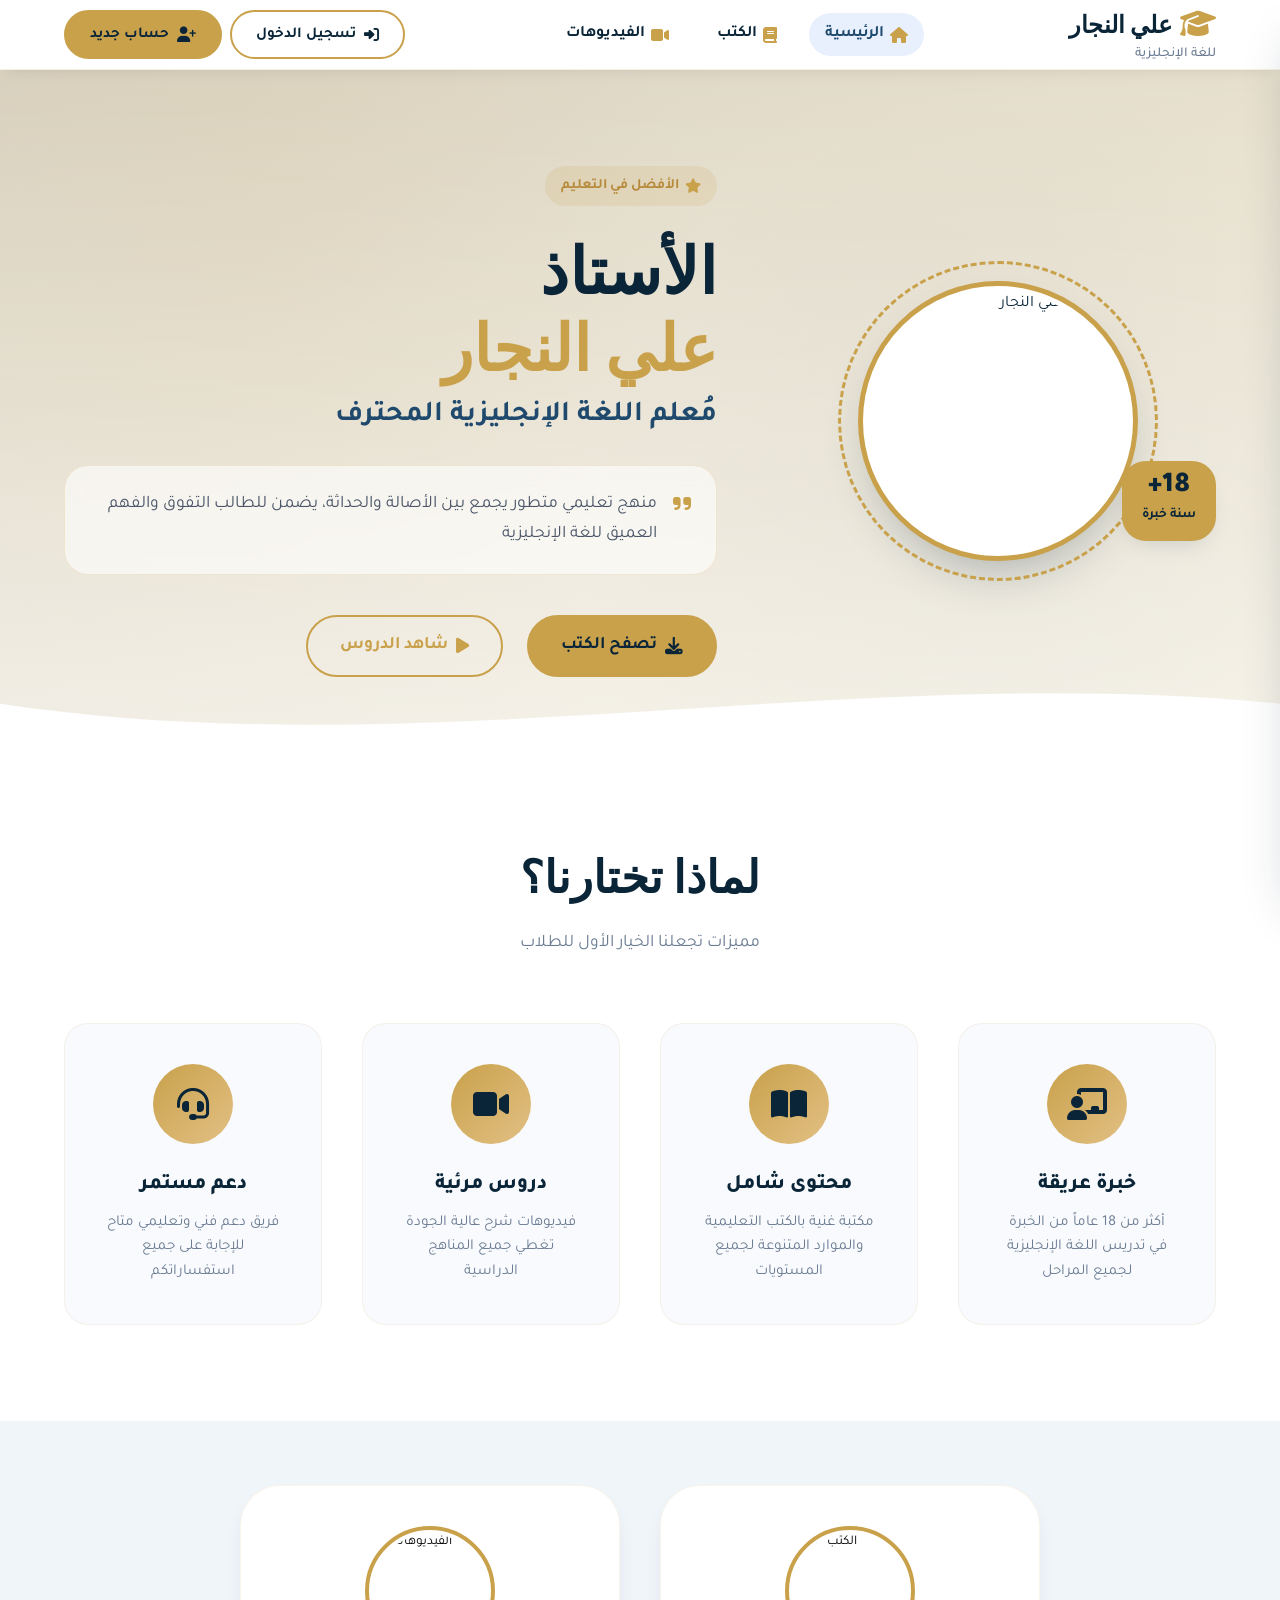
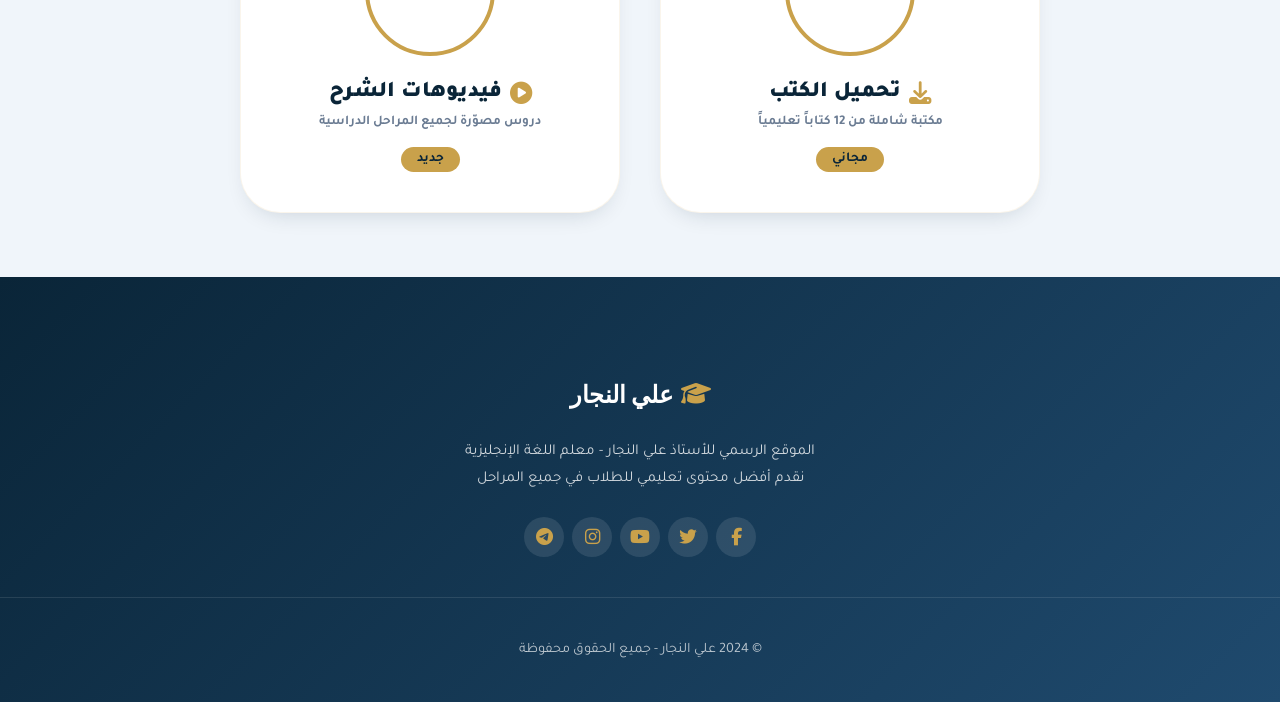
==== index.html @ 28f11073 "Add files via upload" ====
<!DOCTYPE html>
<html lang="en">

  <head>
    <meta charset="UTF-8">
    <title>Untitled</title>
    <link rel="stylesheet" href="./style.css">

  </head>
    
  <body>
  <!DOCTYPE html>
<html lang="ar" dir="rtl">
<head>
  <meta charset="UTF-8">
  <meta name="viewport" content="width=device-width, initial-scale=1.0, maximum-scale=5.0">
  <meta name="description" content="الموقع الرسمي للأستاذ علي النجار - معلم اللغة الإنجليزية">
  <meta name="theme-color" content="#0a2538">
  
  <title>علي النجار – أستاذ اللغة الإنجليزية</title>
  
  <!-- Font Awesome 6 -->
  <link rel="stylesheet" href="https://cdnjs.cloudflare.com/ajax/libs/font-awesome/6.4.0/css/all.min.css">
  
  <!-- Google Fonts -->
  <link href="https://fonts.googleapis.com/css2?family=Cairo:wght@400;600;700;800;900&family=Playfair+Display:wght@700;900&family=Tajawal:wght@400;500;700;800&display=swap" rel="stylesheet">
  
  <!-- ملف الـ CSS -->
  <link rel="stylesheet" href="styles.css">
</head>
<body>

<!-- ===== القائمة العلوية ===== -->
<header class="main-header">
  <div class="header-container">
    <div class="logo-section">
      <a href="#" class="logo" onclick="goHome(); return false;">
        <i class="fas fa-graduation-cap"></i>
        <span>علي النجار</span>
      </a>
      <span class="logo-subtitle">للغة الإنجليزية</span>
    </div>
    
    <nav class="main-nav" id="mainNav">
      <a href="#" onclick="goHome(); return false;" class="nav-link active">
        <i class="fas fa-home"></i> الرئيسية
      </a>
      <a href="#" onclick="showPage('books'); return false;" class="nav-link">
        <i class="fas fa-book"></i> الكتب
      </a>
      <a href="#" onclick="showPage('videos'); return false;" class="nav-link">
        <i class="fas fa-video"></i> الفيديوهات
      </a>
    </nav>
    
    <div class="auth-section" id="authSection">
      <a href="login.html" class="btn btn-login">
        <i class="fas fa-sign-in-alt"></i>
        <span>تسجيل الدخول</span>
      </a>
      <a href="signup.html" class="btn btn-signup">
        <i class="fas fa-user-plus"></i>
        <span>حساب جديد</span>
      </a>
    </div>
    
    <div class="user-section" id="userSection" style="display:none;">
      <div class="user-avatar">
        <img src="https://placehold.co/40x40/c9a14b/ffffff?text=U" alt="المستخدم" id="userAvatar">
      </div>
      <div class="user-details">
        <span class="user-name" id="userNameDisplay">مستخدم</span>
        <button class="btn-logout" id="logoutBtn" title="تسجيل الخروج">
          <i class="fas fa-sign-out-alt"></i>
        </button>
      </div>
    </div>
    
    <button class="mobile-menu-btn" id="mobileMenuBtn" aria-label="القائمة">
      <i class="fas fa-bars"></i>
    </button>
  </div>
</header>

<!-- ===== القائمة الجانبية للجوال ===== -->
<div class="mobile-sidebar" id="mobileSidebar">
  <div class="sidebar-header">
    <h3>القائمة</h3>
    <button class="close-sidebar" id="closeSidebar">
      <i class="fas fa-times"></i>
    </button>
  </div>
  <nav class="sidebar-nav">
    <a href="#" onclick="goHome(); closeMobileMenu(); return false;"><i class="fas fa-home"></i> الرئيسية</a>
    <a href="#" onclick="showPage('books'); closeMobileMenu(); return false;"><i class="fas fa-book"></i> الكتب</a>
    <a href="#" onclick="showPage('videos'); closeMobileMenu(); return false;"><i class="fas fa-video"></i> الفيديوهات</a>
    <a href="login.html"><i class="fas fa-sign-in-alt"></i> الدخول</a>
    <a href="signup.html"><i class="fas fa-user-plus"></i> حساب جديد</a>
  </nav>
</div>
<div class="sidebar-overlay" id="sidebarOverlay"></div>

<!-- ===== قسم البطل الرئيسي ===== -->
<section class="hero-section" id="homeSection">
  <div class="hero-background">
    <div class="hero-pattern"></div>
    <div class="hero-gradient"></div>
  </div>
  
  <div class="hero-container">
    <div class="hero-image">
      <div class="image-frame">
        <img src="https://placehold.co/400x400/1e3d5e/c9a14b?text=Mr.Ali" alt="الأستاذ علي النجار" class="teacher-photo" loading="lazy">
        <div class="image-decoration"></div>
      </div>
      <div class="experience-badge">
        <span class="badge-number">18+</span>
        <span class="badge-text">سنة خبرة</span>
      </div>
    </div>
    
    <div class="hero-content">
      <div class="hero-badge">
        <i class="fas fa-star"></i>
        <span>الأفضل في التعليم</span>
      </div>
      <h1 class="hero-title">
        الأستاذ
        <span class="highlight">علي النجار</span>
      </h1>
      <h2 class="hero-subtitle">مُعلم اللغة الإنجليزية المحترف</h2>
      <p class="hero-description">
        <i class="fas fa-quote-right"></i>
        منهج تعليمي متطور يجمع بين الأصالة والحداثة، 
        يضمن للطالب التفوق والفهم العميق للغة الإنجليزية
      </p>
      
      <!-- تم إزالة الإحصائيات هنا -->
      
      <div class="hero-actions">
        <a href="#" onclick="showPage('books'); return false;" class="btn btn-primary btn-lg">
          <i class="fas fa-download"></i>
          تصفح الكتب
        </a>
        <a href="#" onclick="showPage('videos'); return false;" class="btn btn-outline btn-lg">
          <i class="fas fa-play"></i>
          شاهد الدروس
        </a>
      </div>
    </div>
  </div>
  
  <div class="hero-wave">
    <svg viewBox="0 0 1440 120" preserveAspectRatio="none">
      <path d="M0,64 C480,160 960,0 1440,64 L1440,120 L0,120 Z" fill="#ffffff"></path>
    </svg>
  </div>
</section>

<!-- ===== قسم المميزات ===== -->
<section class="features-section" id="homeSection">
  <div class="container">
    <div class="section-header">
      <h2 class="section-title">لماذا تختارنا؟</h2>
      <p class="section-subtitle">مميزات تجعلنا الخيار الأول للطلاب</p>
    </div>
    
    <div class="features-grid">
      <div class="feature-card">
        <div class="feature-icon">
          <i class="fas fa-chalkboard-teacher"></i>
        </div>
        <h3>خبرة عريقة</h3>
        <p>أكثر من 18 عاماً من الخبرة في تدريس اللغة الإنجليزية لجميع المراحل</p>
      </div>
      
      <div class="feature-card">
        <div class="feature-icon">
          <i class="fas fa-book-open"></i>
        </div>
        <h3>محتوى شامل</h3>
        <p>مكتبة غنية بالكتب التعليمية والموارد المتنوعة لجميع المستويات</p>
      </div>
      
      <div class="feature-card">
        <div class="feature-icon">
          <i class="fas fa-video"></i>
        </div>
        <h3>دروس مرئية</h3>
        <p>فيديوهات شرح عالية الجودة تغطي جميع المناهج الدراسية</p>
      </div>
      
      <div class="feature-card">
        <div class="feature-icon">
          <i class="fas fa-headset"></i>
        </div>
        <h3>دعم مستمر</h3>
        <p>فريق دعم فني وتعليمي متاح للإجابة على جميع استفساراتكم</p>
      </div>
    </div>
  </div>
</section>

<!-- ===== قسم البطاقات الرئيسية ===== -->
<main class="main-content" id="homeSection">
  <div class="container">
    <div class="choices-section">
      <button class="choice-card" onclick="showPage('books')">
        <div class="card-image-wrapper">
          <img src="https://placehold.co/150x150/1e3d5e/c9a14b?text=📚" alt="الكتب" class="card-image" loading="lazy">
          <div class="card-overlay">
            <i class="fas fa-arrow-left"></i>
          </div>
        </div>
        <div class="card-content">
          <h2><i class="fas fa-download"></i> تحميل الكتب</h2>
          <p>مكتبة شاملة من 12 كتاباً تعليمياً</p>
          <span class="card-tag">مجاني</span>
        </div>
      </button>
      
      <button class="choice-card" onclick="showPage('videos')">
        <div class="card-image-wrapper">
          <img src="https://placehold.co/150x150/1e3d5e/c9a14b?text=🎬" alt="الفيديوهات" class="card-image" loading="lazy">
          <div class="card-overlay">
            <i class="fas fa-arrow-left"></i>
          </div>
        </div>
        <div class="card-content">
          <h2><i class="fas fa-play-circle"></i> فيديوهات الشرح</h2>
          <p>دروس مصوّرة لجميع المراحل الدراسية</p>
          <span class="card-tag">جديد</span>
        </div>
      </button>
    </div>
  </div>
</main>

<!-- ===== صفحة الكتب ===== -->
<section class="page-section" id="books-page" hidden>
  <div class="page-container">
    <div class="page-header">
      <button class="back-button" onclick="goHome()">
        <i class="fas fa-arrow-right"></i>
        <span>العودة للرئيسية</span>
      </button>
      <h1 class="page-title">
        <i class="fas fa-book-open"></i>
        مكتبة الكتب التعليمية
      </h1>
      <p class="page-description">حمّل الكتب التعليمية بصيغة PDF مجاناً</p>
    </div>
    
    <div class="books-filter">
      <button class="filter-btn active" data-filter="all">الكل</button>
      <button class="filter-btn" data-filter="primary">ابتدائي</button>
      <button class="filter-btn" data-filter="middle">إعدادي</button>
      <button class="filter-btn" data-filter="high">ثانوي</button>
    </div>
    
    <div class="books-grid" id="booksGrid">
      <!-- سيتم توليد الكتب بواسطة JavaScript -->
    </div>
  </div>
</section>

<!-- ===== صفحة الفيديوهات ===== -->
<section class="page-section" id="videos-page" hidden>
  <div class="page-container">
    <div class="page-header">
      <button class="back-button" onclick="goHome()">
        <i class="fas fa-arrow-right"></i>
        <span>العودة للرئيسية</span>
      </button>
      <h1 class="page-title">
        <i class="fas fa-video"></i>
        فيديوهات الشرح
      </h1>
      <p class="page-description">اختر المرحلة الدراسية لعرض الدروس المتاحة</p>
    </div>
    
    <div class="stage-selector">
      <button class="stage-btn" onclick="showStage('primary')">
        <i class="fas fa-child"></i>
        <span>المرحلة الابتدائية</span>
      </button>
      <button class="stage-btn" onclick="showStage('middle')">
        <i class="fas fa-user-graduate"></i>
        <span>المرحلة الإعدادية</span>
      </button>
      <button class="stage-btn" onclick="showStage('high')">
        <i class="fas fa-university"></i>
        <span>المرحلة الثانوية</span>
      </button>
    </div>
    
    <!-- صفحات المراحل فارغة كما طلبت -->
    <div class="stage-content" id="primary-stage" hidden>
      <div class="empty-state">
        <i class="fas fa-video-slash"></i>
        <h3>لا توجد فيديوهات حالياً</h3>
        <p>سيتم إضافة محتوى قريباً</p>
      </div>
    </div>
    
    <div class="stage-content" id="middle-stage" hidden>
      <div class="empty-state">
        <i class="fas fa-video-slash"></i>
        <h3>لا توجد فيديوهات حالياً</h3>
        <p>سيتم إضافة محتوى قريباً</p>
      </div>
    </div>
    
    <div class="stage-content" id="high-stage" hidden>
      <div class="empty-state">
        <i class="fas fa-video-slash"></i>
        <h3>لا توجد فيديوهات حالياً</h3>
        <p>سيتم إضافة محتوى قريباً</p>
      </div>
    </div>
  </div>
</section>

<!-- تم إزالة قسم تواصل هنا -->

<!-- ===== التذييل ===== -->
<footer class="main-footer">
  <div class="footer-container">
    <div class="footer-section">
      <div class="footer-logo">
        <i class="fas fa-graduation-cap"></i>
        <span>علي النجار</span>
      </div>
      <p class="footer-description">
        الموقع الرسمي للأستاذ علي النجار - معلم اللغة الإنجليزية
        <br>نقدم أفضل محتوى تعليمي للطلاب في جميع المراحل
      </p>
      <div class="footer-social">
        <a href="#" aria-label="فيسبوك"><i class="fab fa-facebook-f"></i></a>
        <a href="#" aria-label="تويتر"><i class="fab fa-twitter"></i></a>
        <a href="#" aria-label="يوتيوب"><i class="fab fa-youtube"></i></a>
        <a href="#" aria-label="إنستغرام"><i class="fab fa-instagram"></i></a>
        <a href="#" aria-label="تيليجرام"><i class="fab fa-telegram"></i></a>
      </div>
    </div>
    
    <!-- تم إزالة الأعمدة الأخرى (روابط سريعة، مراحل، معلومات) -->
  </div>
  
  <div class="footer-bottom">
    <p>&copy; 2024 علي النجار - جميع الحقوق محفوظة</p>
  </div>
</footer>

<!-- ===== زر الصعود للأعلى ===== -->
<button class="scroll-top" id="scrollTopBtn" aria-label="الصعود للأعلى">
  <i class="fas fa-arrow-up"></i>
</button>

<!-- ملف الجافاسكريبت -->
<script src="script.js"></script>
</body>
</html>
    <script  src="./script.js"></script>

  </body>
  
</html>
---- style.css ----
/* ============================================
   الملف: styles.css
   الوصف: ملف التنسيقات الرئيسي
   ============================================ */

/* ===== 1. المتغيرات العامة ===== */
:root {
  --color-gold: #c9a14b;
  --color-gold-dark: #b68a3a;
  --color-gold-light: #e2c084;
  --color-gold-glow: rgba(201, 161, 75, 0.4);
  
  --color-blue-deep: #0a2538;
  --color-blue-medium: #1f4a6e;
  --color-blue-light: #e8f0fe;
  
  --color-white: #ffffff;
  --color-white-soft: #f8fafd;
  --color-gray-light: #f0f5fa;
  --color-gray-medium: #6b7c93;
  --color-gray-dark: #4a5568;
  
  --shadow-xs: 0 2px 8px -4px rgba(0, 20, 40, 0.1);
  --shadow-sm: 0 5px 15px -8px rgba(0, 20, 40, 0.15);
  --shadow-md: 0 10px 25px -12px rgba(10, 37, 56, 0.2);
  --shadow-lg: 0 20px 40px -15px rgba(10, 37, 56, 0.25);
  --shadow-xl: 0 25px 50px -20px rgba(10, 37, 56, 0.3);
  --shadow-gold: 0 10px 30px -10px var(--color-gold-glow);
  
  --transition-fast: all 0.2s ease;
  --transition-normal: all 0.3s cubic-bezier(0.25, 0.46, 0.45, 0.94);
  --transition-slow: all 0.5s cubic-bezier(0.175, 0.885, 0.32, 1.275);
  
  --radius-sm: 8px;
  --radius-md: 16px;
  --radius-lg: 24px;
  --radius-xl: 40px;
  --radius-full: 9999px;
  
  --space-xs: 8px;
  --space-sm: 16px;
  --space-md: 24px;
  --space-lg: 40px;
  --space-xl: 64px;
  --space-2xl: 96px;
  
  --font-primary: 'Tajawal', 'Cairo', sans-serif;
  --font-secondary: 'Playfair Display', serif;
  
  --header-height: 70px;
  --container-max: 1200px;
}

/* ===== 2. إعادة التعيين والأساسيات ===== */
*, *::before, *::after {
  margin: 0;
  padding: 0;
  box-sizing: border-box;
}

html {
  scroll-behavior: smooth;
  font-size: 16px;
}

body {
  font-family: var(--font-primary);
  background: var(--color-gray-light);
  color: var(--color-blue-deep);
  line-height: 1.7;
  min-height: 100vh;
  display: flex;
  flex-direction: column;
  overflow-x: hidden;
  -webkit-font-smoothing: antialiased;
}

a { text-decoration: none; color: inherit; transition: var(--transition-fast); }
button { font-family: inherit; cursor: pointer; border: none; background: none; }
img { max-width: 100%; height: auto; display: block; }
ul { list-style: none; }

.container {
  max-width: var(--container-max);
  margin: 0 auto;
  padding: 0 var(--space-md);
}

.hidden { display: none !important; }

/* ===== 3. الهيدر ===== */
.main-header {
  background: rgba(255, 255, 255, 0.98);
  backdrop-filter: blur(12px);
  box-shadow: var(--shadow-sm);
  border-bottom: 1px solid rgba(201, 161, 75, 0.15);
  position: sticky;
  top: 0;
  z-index: 1000;
  height: var(--header-height);
}

.header-container {
  max-width: var(--container-max);
  margin: 0 auto;
  padding: 0 var(--space-md);
  height: 100%;
  display: flex;
  align-items: center;
  justify-content: space-between;
  gap: var(--space-md);
}

.logo-section {
  display: flex;
  flex-direction: column;
  align-items: flex-start;
}

.logo {
  display: flex;
  align-items: center;
  gap: var(--space-xs);
  font-family: var(--font-secondary);
  font-size: 1.5rem;
  font-weight: 900;
  color: var(--color-blue-deep);
}

.logo i { color: var(--color-gold); font-size: 1.8rem; }
.logo-subtitle { font-size: 0.85rem; color: var(--color-gray-medium); font-weight: 500; }

.main-nav { display: flex; gap: var(--space-sm); }

.nav-link {
  display: flex;
  align-items: center;
  gap: 6px;
  padding: 8px 16px;
  border-radius: var(--radius-full);
  font-weight: 600;
  color: var(--color-blue-deep);
  transition: var(--transition-normal);
}

.nav-link:hover, .nav-link.active {
  background: var(--color-blue-light);
  color: var(--color-blue-medium);
}

.nav-link i { color: var(--color-gold); }

.auth-section { display: flex; gap: var(--space-xs); align-items: center; }

.user-section {
  display: flex;
  align-items: center;
  gap: var(--space-sm);
  background: linear-gradient(135deg, rgba(201,161,75,0.15), rgba(201,161,75,0.05));
  padding: 6px 16px;
  border-radius: var(--radius-full);
  border: 1px solid var(--color-gold);
}

.user-avatar img {
  width: 36px;
  height: 36px;
  border-radius: 50%;
  object-fit: cover;
  border: 2px solid var(--color-gold);
}

.user-details { display: flex; align-items: center; gap: var(--space-sm); }
.user-name { font-weight: 700; color: var(--color-blue-deep); font-size: 0.95rem; }

.btn-logout {
  color: var(--color-gold);
  font-size: 1.1rem;
  padding: 4px 8px;
  border-radius: 50%;
  transition: var(--transition-fast);
}

.btn-logout:hover { background: rgba(220, 53, 69, 0.1); color: var(--color-error); }
.mobile-menu-btn { display: none; font-size: 1.5rem; color: var(--color-blue-deep); padding: 8px; }

/* ===== 4. الأزرار ===== */
.btn {
  display: inline-flex;
  align-items: center;
  justify-content: center;
  gap: 8px;
  padding: 10px 24px;
  border-radius: var(--radius-full);
  font-weight: 700;
  font-size: 0.95rem;
  transition: var(--transition-normal);
  white-space: nowrap;
  border: 2px solid transparent;
}

.btn-login {
  background: transparent;
  border-color: var(--color-gold);
  color: var(--color-blue-deep);
}

.btn-login:hover {
  background: var(--color-gold);
  color: var(--color-white);
  transform: translateY(-2px);
  box-shadow: var(--shadow-gold);
}

.btn-signup {
  background: var(--color-gold);
  color: var(--color-blue-deep);
  border-color: var(--color-gold);
}

.btn-signup:hover {
  background: transparent;
  color: var(--color-gold);
  transform: translateY(-2px);
  box-shadow: var(--shadow-gold);
}

.btn-primary {
  background: var(--color-gold);
  color: var(--color-blue-deep);
  border-color: var(--color-gold);
}

.btn-primary:hover {
  background: transparent;
  color: var(--color-gold);
  transform: translateY(-3px);
  box-shadow: var(--shadow-gold);
}

.btn-outline {
  background: transparent;
  border-color: var(--color-gold);
  color: var(--color-gold);
}

.btn-outline:hover {
  background: var(--color-gold);
  color: var(--color-blue-deep);
  transform: translateY(-3px);
  box-shadow: var(--shadow-gold);
}

.btn-lg { padding: 14px 32px; font-size: 1.1rem; }

/* ===== 5. قسم البطل ===== */
.hero-section {
  position: relative;
  background: linear-gradient(145deg, #d9d2c0 0%, #e5decc 50%, #f0e9d5 100%);
  padding: var(--space-2xl) 0 var(--space-xl);
  overflow: hidden;
}

.hero-background { position: absolute; inset: 0; pointer-events: none; }

.hero-pattern {
  position: absolute;
  inset: 0;
  background-image: 
    radial-gradient(circle at 20% 30%, rgba(201,161,75,0.08) 0%, transparent 40%),
    radial-gradient(circle at 80% 70%, rgba(10,37,56,0.05) 0%, transparent 40%);
  animation: float 20s ease-in-out infinite;
}

@keyframes float {
  0%, 100% { transform: translate(0, 0); }
  25% { transform: translate(2%, 2%); }
  50% { transform: translate(0, 4%); }
  75% { transform: translate(-2%, 2%); }
}

.hero-gradient {
  position: absolute;
  inset: 0;
  background: linear-gradient(180deg, transparent 0%, rgba(255,255,255,0.5) 100%);
}

.hero-container {
  max-width: var(--container-max);
  margin: 0 auto;
  padding: 0 var(--space-md);
  display: grid;
  grid-template-columns: 1fr 1.5fr;
  gap: var(--space-xl);
  align-items: center;
  position: relative;
  z-index: 1;
}

.hero-image { display: flex; justify-content: center; align-items: center; position: relative; }

.image-frame { position: relative; width: 280px; height: 280px; }

.teacher-photo {
  width: 100%;
  height: 100%;
  border-radius: 50%;
  object-fit: cover;
  border: 5px solid var(--color-gold);
  box-shadow: var(--shadow-xl);
  transition: var(--transition-slow);
  background: var(--color-white);
  padding: 5px;
}

.teacher-photo:hover {
  transform: scale(1.05) rotate(3deg);
  box-shadow: var(--shadow-gold), 0 0 0 10px rgba(201,161,75,0.1);
}

.image-decoration {
  position: absolute;
  inset: -20px;
  border: 3px dashed var(--color-gold);
  border-radius: 50%;
  animation: rotate 30s linear infinite;
}

@keyframes rotate {
  from { transform: rotate(0deg); }
  to { transform: rotate(360deg); }
}

.experience-badge {
  position: absolute;
  bottom: 20px;
  right: 0;
  background: var(--color-gold);
  color: var(--color-blue-deep);
  padding: 12px 20px;
  border-radius: var(--radius-lg);
  text-align: center;
  box-shadow: var(--shadow-md);
  animation: bounce 2s infinite;
}

@keyframes bounce {
  0%, 100% { transform: translateY(0); }
  50% { transform: translateY(-5px); }
}

.badge-number { display: block; font-size: 1.8rem; font-weight: 900; line-height: 1; }
.badge-text { font-size: 0.85rem; font-weight: 600; }

.hero-content { text-align: right; }

.hero-badge {
  display: inline-flex;
  align-items: center;
  gap: 6px;
  background: rgba(201,161,75,0.15);
  color: var(--color-gold-dark);
  padding: 8px 16px;
  border-radius: var(--radius-full);
  font-weight: 700;
  font-size: 0.9rem;
  margin-bottom: var(--space-md);
}

.hero-badge i { color: var(--color-gold); }

.hero-title {
  font-family: var(--font-secondary);
  font-size: clamp(2.5rem, 5vw, 4rem);
  font-weight: 900;
  line-height: 1.2;
  color: var(--color-blue-deep);
  margin-bottom: var(--space-xs);
}

.hero-title .highlight { color: var(--color-gold); display: block; }

.hero-subtitle {
  font-size: clamp(1.2rem, 3vw, 1.8rem);
  font-weight: 700;
  color: var(--color-blue-medium);
  margin-bottom: var(--space-md);
}

.hero-description {
  font-size: 1.1rem;
  color: var(--color-gray-dark);
  margin-bottom: var(--space-lg);
  padding: var(--space-md);
  background: rgba(255,255,255,0.6);
  backdrop-filter: blur(8px);
  border-radius: var(--radius-lg);
  border: 1px solid rgba(201,161,75,0.2);
  display: flex;
  align-items: flex-start;
  gap: var(--space-sm);
}

.hero-description i { color: var(--color-gold); font-size: 1.3rem; margin-top: 3px; }

/* تم إزالة .hero-stats */

.hero-actions { display: flex; gap: var(--space-md); flex-wrap: wrap; }

.hero-wave { position: absolute; bottom: 0; left: 0; right: 0; line-height: 0; }
.hero-wave svg { width: 100%; height: 80px; }
.hero-wave path { fill: var(--color-white); }

/* ===== 6. قسم المميزات ===== */
.features-section { background: var(--color-white); padding: var(--space-2xl) 0; }

.section-header { text-align: center; margin-bottom: var(--space-xl); }

.section-title {
  font-family: var(--font-secondary);
  font-size: clamp(2rem, 4vw, 2.8rem);
  font-weight: 900;
  color: var(--color-blue-deep);
  margin-bottom: var(--space-sm);
}

.section-subtitle { font-size: 1.1rem; color: var(--color-gray-medium); max-width: 600px; margin: 0 auto; }

.features-grid {
  display: grid;
  grid-template-columns: repeat(auto-fit, minmax(250px, 1fr));
  gap: var(--space-lg);
}

.feature-card {
  background: var(--color-white-soft);
  border-radius: var(--radius-lg);
  padding: var(--space-lg);
  text-align: center;
  transition: var(--transition-slow);
  border: 1px solid rgba(201,161,75,0.1);
}

.feature-card:hover {
  transform: translateY(-8px);
  box-shadow: var(--shadow-gold);
  border-color: var(--color-gold);
}

.feature-icon {
  width: 80px;
  height: 80px;
  margin: 0 auto var(--space-md);
  background: linear-gradient(135deg, var(--color-gold), var(--color-gold-light));
  border-radius: 50%;
  display: flex;
  align-items: center;
  justify-content: center;
  font-size: 2rem;
  color: var(--color-blue-deep);
  transition: var(--transition-slow);
}

.feature-card:hover .feature-icon { transform: scale(1.1) rotate(5deg); }

.feature-card h3 { font-size: 1.3rem; font-weight: 800; color: var(--color-blue-deep); margin-bottom: var(--space-xs); }
.feature-card p { color: var(--color-gray-medium); font-size: 0.95rem; line-height: 1.6; }

/* ===== 7. البطاقات الرئيسية ===== */
.main-content { padding: var(--space-xl) 0; }

.choices-section {
  display: grid;
  grid-template-columns: repeat(auto-fit, minmax(280px, 1fr));
  gap: var(--space-lg);
  max-width: 800px;
  margin: 0 auto;
}

.choice-card {
  background: var(--color-white);
  border-radius: var(--radius-xl);
  padding: var(--space-lg);
  text-align: center;
  cursor: pointer;
  transition: var(--transition-slow);
  border: 1px solid rgba(201,161,75,0.1);
  box-shadow: var(--shadow-md);
  position: relative;
  overflow: hidden;
}

.choice-card::before {
  content: '';
  position: absolute;
  top: 0;
  left: 0;
  right: 0;
  height: 4px;
  background: linear-gradient(90deg, var(--color-gold), var(--color-gold-light), var(--color-gold));
  transform: scaleX(0);
  transition: transform 0.4s ease;
  transform-origin: right;
}

.choice-card:hover::before { transform: scaleX(1); transform-origin: left; }

.choice-card:hover {
  transform: translateY(-10px) scale(1.02);
  box-shadow: var(--shadow-gold), var(--shadow-xl);
  border-color: var(--color-gold);
}

.card-image-wrapper { position: relative; width: 130px; height: 130px; margin: 0 auto var(--space-md); }

.card-image {
  width: 100%;
  height: 100%;
  border-radius: 50%;
  object-fit: cover;
  border: 4px solid var(--color-gold);
  transition: var(--transition-slow);
  background: var(--color-white);
  padding: 4px;
}

.choice-card:hover .card-image { transform: scale(1.08) rotate(5deg); box-shadow: var(--shadow-gold); }

.card-overlay {
  position: absolute;
  inset: 0;
  border-radius: 50%;
  background: rgba(201,161,75,0.9);
  display: flex;
  align-items: center;
  justify-content: center;
  opacity: 0;
  transition: var(--transition-normal);
}

.card-overlay i {
  color: var(--color-white);
  font-size: 2rem;
  transform: translateX(20px);
  transition: var(--transition-normal);
}

.choice-card:hover .card-overlay { opacity: 1; }
.choice-card:hover .card-overlay i { transform: translateX(0); }

.card-content h2 {
  font-size: 1.4rem;
  font-weight: 900;
  color: var(--color-blue-deep);
  margin-bottom: var(--space-xs);
  display: flex;
  align-items: center;
  justify-content: center;
  gap: 8px;
}

.card-content h2 i { color: var(--color-gold); }
.card-content p { color: var(--color-gray-medium); font-weight: 600; margin-bottom: var(--space-sm); }

.card-tag {
  display: inline-block;
  background: var(--color-gold);
  color: var(--color-blue-deep);
  padding: 4px 16px;
  border-radius: var(--radius-full);
  font-size: 0.85rem;
  font-weight: 700;
}

/* ===== 8. الصفحات ===== */
.page-section { padding: var(--space-xl) 0; min-height: 60vh; }
.page-container { max-width: var(--container-max); margin: 0 auto; padding: 0 var(--space-md); }
.page-header { text-align: center; margin-bottom: var(--space-xl); }

.back-button {
  display: inline-flex;
  align-items: center;
  gap: 8px;
  color: var(--color-gray-medium);
  font-weight: 600;
  margin-bottom: var(--space-md);
  padding: 8px 16px;
  border-radius: var(--radius-full);
  transition: var(--transition-fast);
}

.back-button:hover { color: var(--color-gold); background: rgba(201,161,75,0.1); }

.page-title {
  font-family: var(--font-secondary);
  font-size: clamp(2rem, 5vw, 3rem);
  font-weight: 900;
  color: var(--color-blue-deep);
  margin-bottom: var(--space-sm);
  display: flex;
  align-items: center;
  justify-content: center;
  gap: 12px;
}

.page-title i { color: var(--color-gold); }
.page-description { color: var(--color-gray-medium); font-size: 1.1rem; }

/* ===== 9. شبكة الكتب ===== */
.books-filter { display: flex; justify-content: center; gap: var(--space-sm); flex-wrap: wrap; margin-bottom: var(--space-lg); }

.filter-btn {
  padding: 10px 24px;
  border-radius: var(--radius-full);
  background: var(--color-white);
  border: 2px solid rgba(201,161,75,0.2);
  color: var(--color-blue-deep);
  font-weight: 700;
  transition: var(--transition-normal);
}

.filter-btn:hover, .filter-btn.active {
  background: var(--color-gold);
  border-color: var(--color-gold);
  color: var(--color-blue-deep);
}

.books-grid { display: grid; grid-template-columns: repeat(auto-fill, minmax(180px, 1fr)); gap: var(--space-md); }

.book-card {
  background: var(--color-white);
  border-radius: var(--radius-lg);
  padding: var(--space-md);
  text-align: center;
  border: 1px solid rgba(201,161,75,0.1);
  transition: var(--transition-slow);
  animation: fadeInUp 0.5s ease;
}

@keyframes fadeInUp {
  from { opacity: 0; transform: translateY(20px); }
  to { opacity: 1; transform: translateY(0); }
}

.book-card:hover { transform: translateY(-6px); box-shadow: var(--shadow-gold); border-color: var(--color-gold); }

.book-card img {
  width: 100%;
  max-width: 140px;
  aspect-ratio: 3/4;
  object-fit: cover;
  border-radius: var(--radius-md);
  margin: 0 auto var(--space-sm);
  border: 3px solid var(--color-white);
  box-shadow: var(--shadow-sm);
  transition: var(--transition-slow);
}

.book-card:hover img { transform: scale(1.05) rotate(2deg); border-color: var(--color-gold); }

.book-card h4 { font-size: 1rem; font-weight: 800; color: var(--color-blue-deep); margin-bottom: 4px; }
.book-card p { color: var(--color-gray-medium); font-size: 0.9rem; margin-bottom: var(--space-sm); }

.book-download {
  display: inline-flex;
  align-items: center;
  gap: 6px;
  background: var(--color-gold);
  color: var(--color-blue-deep);
  padding: 8px 20px;
  border-radius: var(--radius-full);
  font-size: 0.9rem;
  font-weight: 700;
  transition: var(--transition-normal);
}

.book-download:hover { background: transparent; border: 2px solid var(--color-gold); color: var(--color-gold); transform: scale(1.05); }

/* ===== 10. مراحل الفيديوهات ===== */
.stage-selector { display: flex; justify-content: center; gap: var(--space-md); flex-wrap: wrap; margin-bottom: var(--space-xl); }

.stage-btn {
  display: flex;
  align-items: center;
  gap: 10px;
  padding: 14px 28px;
  border-radius: var(--radius-full);
  background: var(--color-white);
  border: 2px solid rgba(201,161,75,0.2);
  color: var(--color-blue-deep);
  font-weight: 700;
  font-size: 1.05rem;
  transition: var(--transition-slow);
}

.stage-btn i { color: var(--color-gold); font-size: 1.2rem; transition: var(--transition-normal); }

.stage-btn:hover {
  background: var(--color-gold);
  border-color: var(--color-gold);
  color: var(--color-blue-deep);
  transform: translateY(-4px);
  box-shadow: var(--shadow-gold);
}

.stage-btn:hover i { color: var(--color-blue-deep); transform: scale(1.2) rotate(10deg); }

.stage-content { min-height: 300px; }

.empty-state {
  display: flex;
  flex-direction: column;
  align-items: center;
  justify-content: center;
  padding: var(--space-2xl);
  text-align: center;
  background: var(--color-white);
  border-radius: var(--radius-lg);
  border: 2px dashed rgba(201,161,75,0.3);
}

.empty-state i { font-size: 4rem; color: var(--color-gray-medium); margin-bottom: var(--space-md); opacity: 0.5; }
.empty-state h3 { font-size: 1.5rem; font-weight: 800; color: var(--color-blue-deep); margin-bottom: var(--space-xs); }
.empty-state p { color: var(--color-gray-medium); font-size: 1rem; }

/* تم إزالة قسم التواصل */

/* ===== 11. التذييل ===== */
.main-footer {
  background: linear-gradient(135deg, var(--color-blue-deep), var(--color-blue-medium));
  color: var(--color-white);
  padding: var(--space-2xl) 0 var(--space-lg);
  margin-top: auto;
}

.footer-container {
  max-width: var(--container-max);
  margin: 0 auto;
  padding: 0 var(--space-md);
  display: flex; /* تغيير من grid إلى flex لتوسط المحتوى */
  justify-content: center; /* توسيط المحتوى */
  margin-bottom: var(--space-lg);
}

.footer-section {
  text-align: center; /* توسيط النصوص */
  max-width: 600px; /* تحديد عرض أقصى للقسم */
}

.footer-logo {
  display: flex;
  align-items: center;
  justify-content: center; /* توسيط الشعار */
  gap: var(--space-xs);
  font-family: var(--font-secondary);
  font-size: 1.5rem;
  font-weight: 900;
  margin-bottom: var(--space-md);
}

.footer-logo i { color: var(--color-gold); }

.footer-description {
  color: rgba(255,255,255,0.8);
  font-size: 0.95rem;
  line-height: 1.8;
  margin-bottom: var(--space-md);
}

.footer-social {
  display: flex;
  gap: var(--space-xs);
  justify-content: center; /* توسيط الأيقونات */
}

.footer-social a {
  width: 40px;
  height: 40px;
  border-radius: 50%;
  background: rgba(255,255,255,0.1);
  display: flex;
  align-items: center;
  justify-content: center;
  color: var(--color-gold);
  font-size: 1.1rem;
  transition: var(--transition-normal);
}

.footer-social a:hover {
  background: var(--color-gold);
  color: var(--color-blue-deep);
  transform: translateY(-3px);
}

/* تم إزالة .footer-links */

.footer-bottom {
  text-align: center;
  padding-top: var(--space-lg);
  border-top: 1px solid rgba(255,255,255,0.1);
}

.footer-bottom p { color: rgba(255,255,255,0.7); font-size: 0.9rem; }

/* ===== 12. زر الصعود للأعلى ===== */
.scroll-top {
  position: fixed;
  bottom: 30px;
  left: 30px;
  width: 50px;
  height: 50px;
  border-radius: 50%;
  background: var(--color-gold);
  color: var(--color-blue-deep);
  font-size: 1.2rem;
  display: flex;
  align-items: center;
  justify-content: center;
  box-shadow: var(--shadow-md);
  opacity: 0;
  visibility: hidden;
  transition: var(--transition-normal);
  z-index: 999;
}

.scroll-top.visible { opacity: 1; visibility: visible; }
.scroll-top:hover { background: var(--color-blue-deep); color: var(--color-gold); transform: translateY(-5px); }

/* ===== 13. القائمة الجانبية للجوال ===== */
.mobile-sidebar {
  position: fixed;
  top: 0;
  right: -280px;
  width: 280px;
  height: 100vh;
  background: var(--color-white);
  box-shadow: var(--shadow-xl);
  z-index: 2000;
  transition: var(--transition-slow);
}

.mobile-sidebar.active { right: 0; }

.sidebar-header {
  display: flex;
  justify-content: space-between;
  align-items: center;
  padding: var(--space-md);
  border-bottom: 1px solid rgba(201,161,75,0.1);
}

.sidebar-header h3 { font-size: 1.2rem; font-weight: 800; color: var(--color-blue-deep); }
.close-sidebar { font-size: 1.5rem; color: var(--color-gray-medium); padding: 4px; }
.close-sidebar:hover { color: var(--color-error); }

.sidebar-nav { padding: var(--space-md); }

.sidebar-nav a {
  display: flex;
  align-items: center;
  gap: var(--space-sm);
  padding: var(--space-sm);
  color: var(--color-blue-deep);
  font-weight: 600;
  border-radius: var(--radius-md);
  margin-bottom: var(--space-xs);
  transition: var(--transition-fast);
}

.sidebar-nav a:hover { background: var(--color-blue-light); color: var(--color-blue-medium); }
.sidebar-nav a i { color: var(--color-gold); width: 20px; }

.sidebar-overlay {
  position: fixed;
  inset: 0;
  background: rgba(0,0,0,0.5);
  z-index: 1999;
  opacity: 0;
  visibility: hidden;
  transition: var(--transition-normal);
}

.sidebar-overlay.active { opacity: 1; visibility: visible; }

/* ===== 14. التجاوب ===== */
@media (max-width: 1024px) {
  .hero-container { grid-template-columns: 1fr; text-align: center; }
  .hero-content { text-align: center; }
  .hero-description { justify-content: center; }
  .hero-actions { justify-content: center; }
  .main-nav { display: none; }
  .mobile-menu-btn { display: block; }
}

@media (max-width: 768px) {
  :root { --header-height: 60px; --space-2xl: 48px; --space-xl: 32px; }
  .header-container { padding: 0 var(--space-sm); }
  .logo { font-size: 1.3rem; }
  .auth-section { display: none; }
  .hero-section { padding: var(--space-xl) 0; }
  .image-frame { width: 220px; height: 220px; }
  .hero-title { font-size: 2rem; }
  .hero-subtitle { font-size: 1.3rem; }
  .choices-section { grid-template-columns: 1fr; }
  .books-grid { grid-template-columns: repeat(2, 1fr); }
  .stage-selector { flex-direction: column; align-items: center; }
  .stage-btn { width: 100%; max-width: 300px; justify-content: center; }
  .scroll-top { bottom: 20px; left: 20px; width: 45px; height: 45px; }
}

@media (max-width: 480px) {
  .books-grid { grid-template-columns: 1fr; }
  .hero-actions { flex-direction: column; width: 100%; }
  .btn-lg { width: 100%; }
  .features-grid { grid-template-columns: 1fr; }
}

/* ===== 15. إمكانية الوصول ===== */
@media (prefers-reduced-motion: reduce) {
  *, *::before, *::after {
    animation-duration: 0.01ms !important;
    transition-duration: 0.01ms !important;
  }
  html { scroll-behavior: auto; }
}

:focus-visible { outline: 3px solid var(--color-gold); outline-offset: 2px; }
button:focus-visible, a:focus-visible, input:focus-visible { outline: 3px solid var(--color-gold); outline-offset: 2px; }
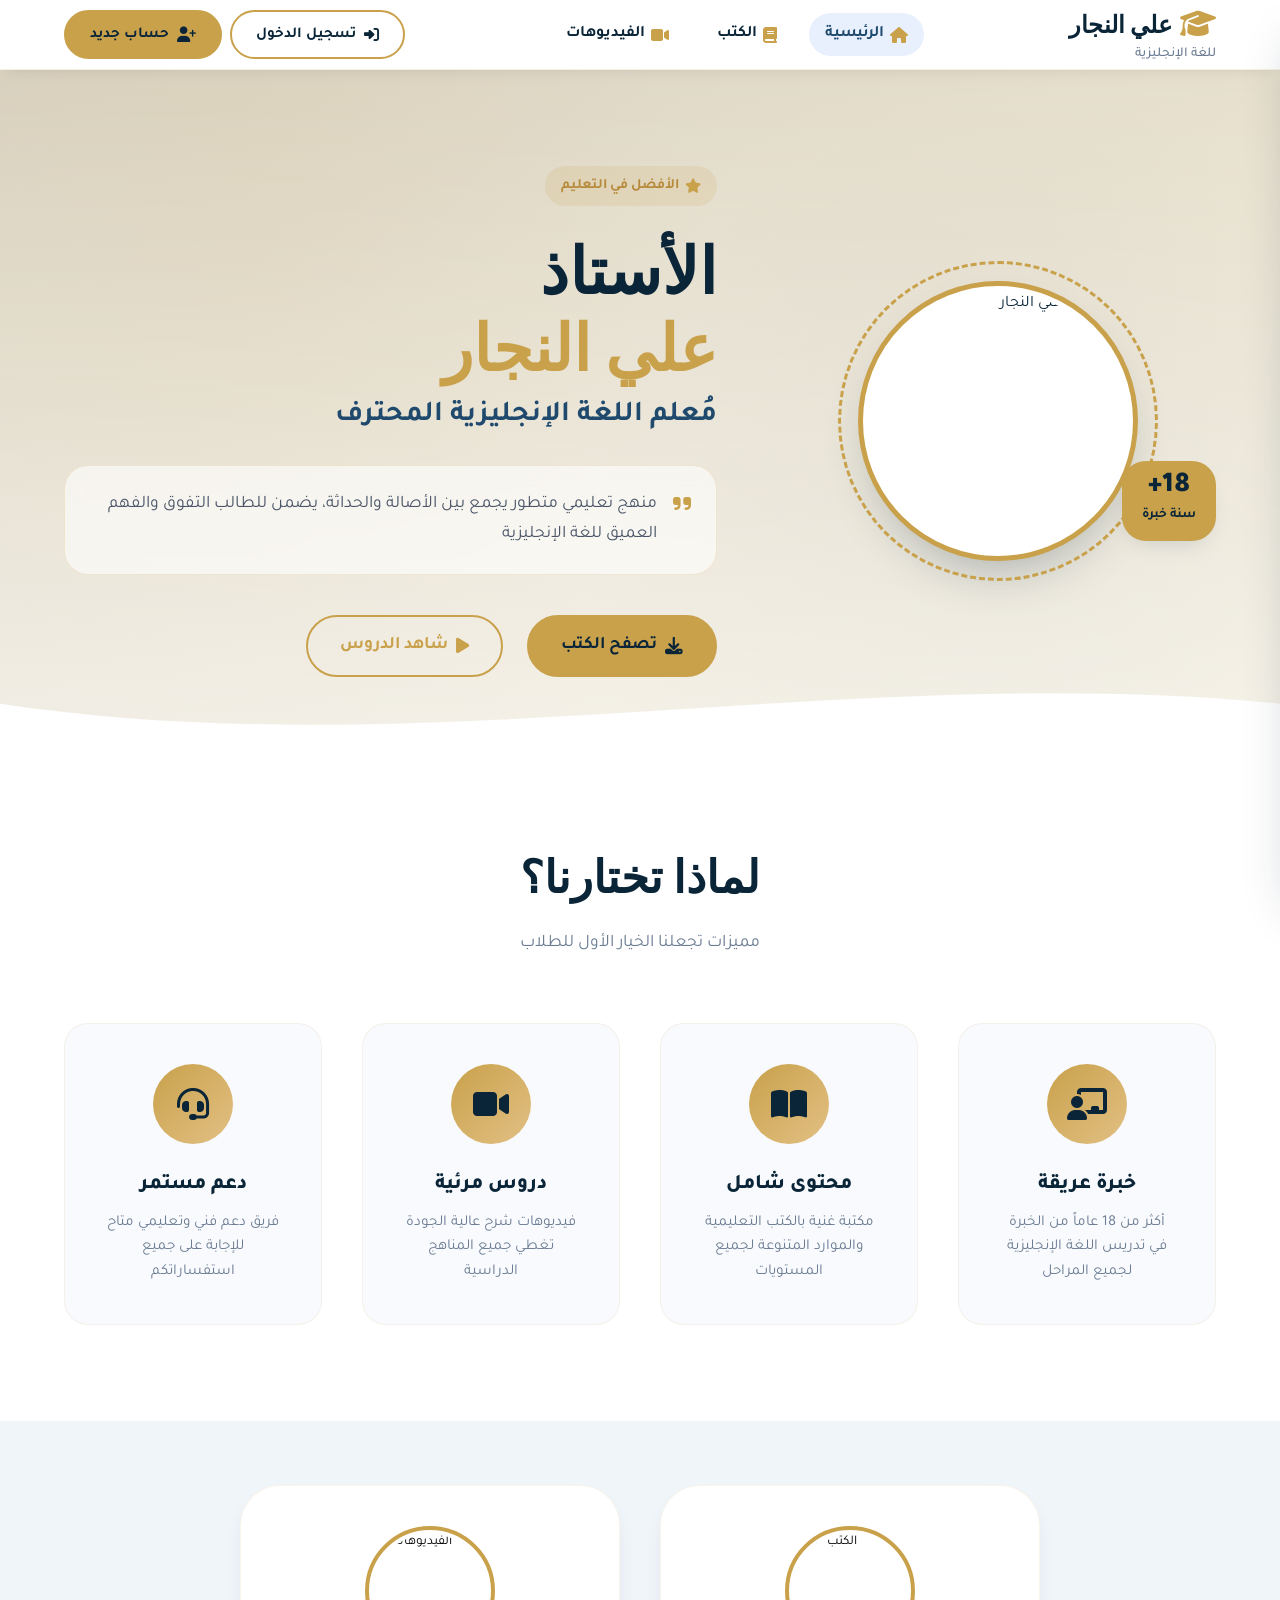
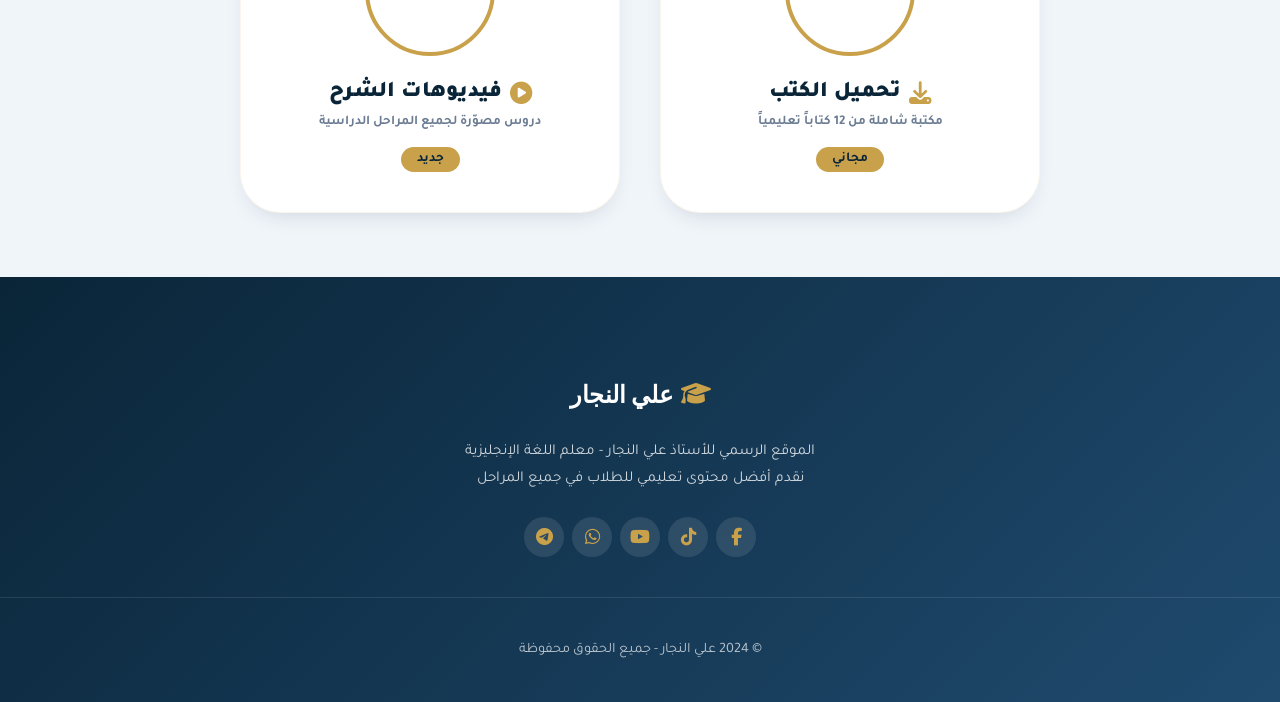
==== commit 990d9e84: "Update index.html" ====
--- a/index.html
+++ b/index.html
@@ -26,7 +26,7 @@
   <link href="https://fonts.googleapis.com/css2?family=Cairo:wght@400;600;700;800;900&family=Playfair+Display:wght@700;900&family=Tajawal:wght@400;500;700;800&display=swap" rel="stylesheet">
   
   <!-- ملف الـ CSS -->
-  <link rel="stylesheet" href="styles.css">
+  <link rel="stylesheet" href="style.css">
 </head>
 <body>
 
@@ -54,11 +54,11 @@
     </nav>
     
     <div class="auth-section" id="authSection">
-      <a href="login.html" class="btn btn-login">
+      <a href="#" onclick="showLoginForm(); return false;" class="btn btn-login">
         <i class="fas fa-sign-in-alt"></i>
         <span>تسجيل الدخول</span>
       </a>
-      <a href="signup.html" class="btn btn-signup">
+      <a href="#" onclick="showSignupForm(); return false;" class="btn btn-signup">
         <i class="fas fa-user-plus"></i>
         <span>حساب جديد</span>
       </a>
@@ -66,7 +66,7 @@
     
     <div class="user-section" id="userSection" style="display:none;">
       <div class="user-avatar">
-        <img src="https://placehold.co/40x40/c9a14b/ffffff?text=U" alt="المستخدم" id="userAvatar">
+        <img src="1.jpg" alt="المستخدم" id="userAvatar">
       </div>
       <div class="user-details">
         <span class="user-name" id="userNameDisplay">مستخدم</span>
@@ -81,6 +81,65 @@
     </button>
   </div>
 </header>
+
+<!-- ===== نماذج تسجيل الدخول وحساب جديد ===== -->
+<div class="modal-overlay" id="modalOverlay" style="display:none;" onclick="closeModal()"></div>
+
+<!-- نموذج تسجيل الدخول -->
+<div class="modal" id="loginModal" style="display:none;">
+  <div class="modal-header">
+    <h3><i class="fas fa-sign-in-alt"></i> تسجيل الدخول</h3>
+    <button class="modal-close" onclick="closeModal()"><i class="fas fa-times"></i></button>
+  </div>
+  <div class="modal-body">
+    <form id="loginForm" onsubmit="handleLogin(event)">
+      <div class="form-group">
+        <label><i class="fas fa-envelope"></i> البريد الإلكتروني</label>
+        <input type="email" id="loginEmail" placeholder="أدخل بريدك الإلكتروني" required>
+      </div>
+      <div class="form-group">
+        <label><i class="fas fa-lock"></i> كلمة المرور</label>
+        <input type="password" id="loginPassword" placeholder="أدخل كلمة المرور" required>
+      </div>
+      <button type="submit" class="btn btn-primary btn-block">تسجيل الدخول</button>
+    </form>
+    <div class="modal-footer">
+      <p>ليس لديك حساب؟ <a href="#" onclick="switchToSignup(); return false;">إنشاء حساب جديد</a></p>
+    </div>
+  </div>
+</div>
+
+<!-- نموذج إنشاء حساب جديد -->
+<div class="modal" id="signupModal" style="display:none;">
+  <div class="modal-header">
+    <h3><i class="fas fa-user-plus"></i> إنشاء حساب جديد</h3>
+    <button class="modal-close" onclick="closeModal()"><i class="fas fa-times"></i></button>
+  </div>
+  <div class="modal-body">
+    <form id="signupForm" onsubmit="handleSignup(event)">
+      <div class="form-group">
+        <label><i class="fas fa-user"></i> الاسم الكامل</label>
+        <input type="text" id="signupName" placeholder="أدخل اسمك الكامل" required>
+      </div>
+      <div class="form-group">
+        <label><i class="fas fa-envelope"></i> البريد الإلكتروني</label>
+        <input type="email" id="signupEmail" placeholder="أدخل بريدك الإلكتروني" required>
+      </div>
+      <div class="form-group">
+        <label><i class="fas fa-lock"></i> كلمة المرور</label>
+        <input type="password" id="signupPassword" placeholder="أدخل كلمة المرور" required>
+      </div>
+      <div class="form-group">
+        <label><i class="fas fa-lock"></i> تأكيد كلمة المرور</label>
+        <input type="password" id="signupConfirmPassword" placeholder="أعد إدخال كلمة المرور" required>
+      </div>
+      <button type="submit" class="btn btn-primary btn-block">إنشاء حساب</button>
+    </form>
+    <div class="modal-footer">
+      <p>لديك حساب بالفعل؟ <a href="#" onclick="switchToLogin(); return false;">تسجيل الدخول</a></p>
+    </div>
+  </div>
+</div>
 
 <!-- ===== القائمة الجانبية للجوال ===== -->
 <div class="mobile-sidebar" id="mobileSidebar">
@@ -94,8 +153,8 @@
     <a href="#" onclick="goHome(); closeMobileMenu(); return false;"><i class="fas fa-home"></i> الرئيسية</a>
     <a href="#" onclick="showPage('books'); closeMobileMenu(); return false;"><i class="fas fa-book"></i> الكتب</a>
     <a href="#" onclick="showPage('videos'); closeMobileMenu(); return false;"><i class="fas fa-video"></i> الفيديوهات</a>
-    <a href="login.html"><i class="fas fa-sign-in-alt"></i> الدخول</a>
-    <a href="signup.html"><i class="fas fa-user-plus"></i> حساب جديد</a>
+    <a href="#" onclick="showLoginForm(); closeMobileMenu(); return false;"><i class="fas fa-sign-in-alt"></i> الدخول</a>
+    <a href="#" onclick="showSignupForm(); closeMobileMenu(); return false;"><i class="fas fa-user-plus"></i> حساب جديد</a>
   </nav>
 </div>
 <div class="sidebar-overlay" id="sidebarOverlay"></div>
@@ -110,7 +169,7 @@
   <div class="hero-container">
     <div class="hero-image">
       <div class="image-frame">
-        <img src="https://placehold.co/400x400/1e3d5e/c9a14b?text=Mr.Ali" alt="الأستاذ علي النجار" class="teacher-photo" loading="lazy">
+        <img src="مستر على.jpg" alt="الأستاذ علي النجار" class="teacher-photo" loading="lazy">
         <div class="image-decoration"></div>
       </div>
       <div class="experience-badge">
@@ -135,8 +194,6 @@
         يضمن للطالب التفوق والفهم العميق للغة الإنجليزية
       </p>
       
-      <!-- تم إزالة الإحصائيات هنا -->
-      
       <div class="hero-actions">
         <a href="#" onclick="showPage('books'); return false;" class="btn btn-primary btn-lg">
           <i class="fas fa-download"></i>
@@ -207,7 +264,7 @@
     <div class="choices-section">
       <button class="choice-card" onclick="showPage('books')">
         <div class="card-image-wrapper">
-          <img src="https://placehold.co/150x150/1e3d5e/c9a14b?text=📚" alt="الكتب" class="card-image" loading="lazy">
+          <img src="كتب.jpg" alt="الكتب" class="card-image" loading="lazy">
           <div class="card-overlay">
             <i class="fas fa-arrow-left"></i>
           </div>
@@ -221,7 +278,7 @@
       
       <button class="choice-card" onclick="showPage('videos')">
         <div class="card-image-wrapper">
-          <img src="https://placehold.co/150x150/1e3d5e/c9a14b?text=🎬" alt="الفيديوهات" class="card-image" loading="lazy">
+          <img src="فيديوهات.jpg" alt="الفيديوهات" class="card-image" loading="lazy">
           <div class="card-overlay">
             <i class="fas fa-arrow-left"></i>
           </div>
@@ -294,7 +351,7 @@
       </button>
     </div>
     
-    <!-- صفحات المراحل فارغة كما طلبت -->
+    <!-- صفحات المراحل فارغة -->
     <div class="stage-content" id="primary-stage" hidden>
       <div class="empty-state">
         <i class="fas fa-video-slash"></i>
@@ -320,8 +377,6 @@
     </div>
   </div>
 </section>
-
-<!-- تم إزالة قسم تواصل هنا -->
 
 <!-- ===== التذييل ===== -->
 <footer class="main-footer">
@@ -337,14 +392,12 @@
       </p>
       <div class="footer-social">
         <a href="#" aria-label="فيسبوك"><i class="fab fa-facebook-f"></i></a>
-        <a href="#" aria-label="تويتر"><i class="fab fa-twitter"></i></a>
+        <a href="#" aria-label="تيك توك"><i class="fab fa-tiktok"></i></a>
         <a href="#" aria-label="يوتيوب"><i class="fab fa-youtube"></i></a>
-        <a href="#" aria-label="إنستغرام"><i class="fab fa-instagram"></i></a>
+        <a href="#" aria-label="واتساب"><i class="fab fa-whatsapp"></i></a>
         <a href="#" aria-label="تيليجرام"><i class="fab fa-telegram"></i></a>
       </div>
     </div>
-    
-    <!-- تم إزالة الأعمدة الأخرى (روابط سريعة، مراحل، معلومات) -->
   </div>
   
   <div class="footer-bottom">
--- a/style.css
+++ b/style.css
@@ -19,6 +19,8 @@
   --color-gray-light: #f0f5fa;
   --color-gray-medium: #6b7c93;
   --color-gray-dark: #4a5568;
+  --color-error: #dc3545;
+  --color-success: #28a745;
   
   --shadow-xs: 0 2px 8px -4px rgba(0, 20, 40, 0.1);
   --shadow-sm: 0 5px 15px -8px rgba(0, 20, 40, 0.15);
@@ -199,6 +201,10 @@
   border: 2px solid transparent;
 }
 
+.btn-block {
+  width: 100%;
+}
+
 .btn-login {
   background: transparent;
   border-color: var(--color-gold);
@@ -253,7 +259,128 @@
 
 .btn-lg { padding: 14px 32px; font-size: 1.1rem; }
 
-/* ===== 5. قسم البطل ===== */
+/* ===== 5. النماذج المنبثقة ===== */
+.modal-overlay {
+  position: fixed;
+  top: 0;
+  left: 0;
+  right: 0;
+  bottom: 0;
+  background: rgba(0, 0, 0, 0.5);
+  z-index: 2000;
+  backdrop-filter: blur(5px);
+}
+
+.modal {
+  position: fixed;
+  top: 50%;
+  left: 50%;
+  transform: translate(-50%, -50%);
+  background: var(--color-white);
+  border-radius: var(--radius-lg);
+  box-shadow: var(--shadow-xl);
+  width: 90%;
+  max-width: 450px;
+  z-index: 2001;
+  animation: modalSlideIn 0.3s ease;
+}
+
+@keyframes modalSlideIn {
+  from {
+    opacity: 0;
+    transform: translate(-50%, -60%);
+  }
+  to {
+    opacity: 1;
+    transform: translate(-50%, -50%);
+  }
+}
+
+.modal-header {
+  display: flex;
+  justify-content: space-between;
+  align-items: center;
+  padding: var(--space-md);
+  border-bottom: 1px solid rgba(201, 161, 75, 0.2);
+}
+
+.modal-header h3 {
+  font-size: 1.3rem;
+  font-weight: 800;
+  color: var(--color-blue-deep);
+  display: flex;
+  align-items: center;
+  gap: 8px;
+}
+
+.modal-header h3 i { color: var(--color-gold); }
+
+.modal-close {
+  font-size: 1.2rem;
+  color: var(--color-gray-medium);
+  padding: 4px 8px;
+  border-radius: 50%;
+  transition: var(--transition-fast);
+}
+
+.modal-close:hover {
+  background: rgba(220, 53, 69, 0.1);
+  color: var(--color-error);
+}
+
+.modal-body {
+  padding: var(--space-lg);
+}
+
+.form-group {
+  margin-bottom: var(--space-md);
+}
+
+.form-group label {
+  display: block;
+  margin-bottom: var(--space-xs);
+  font-weight: 600;
+  color: var(--color-blue-deep);
+}
+
+.form-group label i {
+  color: var(--color-gold);
+  margin-left: 6px;
+}
+
+.form-group input {
+  width: 100%;
+  padding: 12px 16px;
+  border: 2px solid rgba(201, 161, 75, 0.2);
+  border-radius: var(--radius-md);
+  font-family: var(--font-primary);
+  font-size: 1rem;
+  transition: var(--transition-fast);
+}
+
+.form-group input:focus {
+  outline: none;
+  border-color: var(--color-gold);
+  box-shadow: 0 0 0 3px rgba(201, 161, 75, 0.2);
+}
+
+.modal-footer {
+  text-align: center;
+  margin-top: var(--space-lg);
+  padding-top: var(--space-md);
+  border-top: 1px solid rgba(201, 161, 75, 0.2);
+}
+
+.modal-footer a {
+  color: var(--color-gold);
+  font-weight: 700;
+}
+
+.modal-footer a:hover {
+  text-decoration: underline;
+}
+
+/* ===== 6. قسم البطل ===== */
 .hero-section {
   position: relative;
   background: linear-gradient(145deg, #d9d2c0 0%, #e5decc 50%, #f0e9d5 100%);
@@ -403,15 +530,13 @@
 
 .hero-description i { color: var(--color-gold); font-size: 1.3rem; margin-top: 3px; }
 
-/* تم إزالة .hero-stats */
-
 .hero-actions { display: flex; gap: var(--space-md); flex-wrap: wrap; }
 
 .hero-wave { position: absolute; bottom: 0; left: 0; right: 0; line-height: 0; }
 .hero-wave svg { width: 100%; height: 80px; }
 .hero-wave path { fill: var(--color-white); }
 
-/* ===== 6. قسم المميزات ===== */
+/* ===== 7. قسم المميزات ===== */
 .features-section { background: var(--color-white); padding: var(--space-2xl) 0; }
 
 .section-header { text-align: center; margin-bottom: var(--space-xl); }
@@ -466,7 +591,7 @@
 .feature-card h3 { font-size: 1.3rem; font-weight: 800; color: var(--color-blue-deep); margin-bottom: var(--space-xs); }
 .feature-card p { color: var(--color-gray-medium); font-size: 0.95rem; line-height: 1.6; }
 
-/* ===== 7. البطاقات الرئيسية ===== */
+/* ===== 8. البطاقات الرئيسية ===== */
 .main-content { padding: var(--space-xl) 0; }
 
 .choices-section {
@@ -572,7 +697,7 @@
   font-weight: 700;
 }
 
-/* ===== 8. الصفحات ===== */
+/* ===== 9. الصفحات ===== */
 .page-section { padding: var(--space-xl) 0; min-height: 60vh; }
 .page-container { max-width: var(--container-max); margin: 0 auto; padding: 0 var(--space-md); }
 .page-header { text-align: center; margin-bottom: var(--space-xl); }
@@ -606,7 +731,7 @@
 .page-title i { color: var(--color-gold); }
 .page-description { color: var(--color-gray-medium); font-size: 1.1rem; }
 
-/* ===== 9. شبكة الكتب ===== */
+/* ===== 10. شبكة الكتب ===== */
 .books-filter { display: flex; justify-content: center; gap: var(--space-sm); flex-wrap: wrap; margin-bottom: var(--space-lg); }
 
 .filter-btn {
@@ -676,7 +801,7 @@
 
 .book-download:hover { background: transparent; border: 2px solid var(--color-gold); color: var(--color-gold); transform: scale(1.05); }
 
-/* ===== 10. مراحل الفيديوهات ===== */
+/* ===== 11. مراحل الفيديوهات ===== */
 .stage-selector { display: flex; justify-content: center; gap: var(--space-md); flex-wrap: wrap; margin-bottom: var(--space-xl); }
 
 .stage-btn {
@@ -723,9 +848,7 @@
 .empty-state h3 { font-size: 1.5rem; font-weight: 800; color: var(--color-blue-deep); margin-bottom: var(--space-xs); }
 .empty-state p { color: var(--color-gray-medium); font-size: 1rem; }
 
-/* تم إزالة قسم التواصل */
-
-/* ===== 11. التذييل ===== */
+/* ===== 12. التذييل ===== */
 .main-footer {
   background: linear-gradient(135deg, var(--color-blue-deep), var(--color-blue-medium));
   color: var(--color-white);
@@ -737,20 +860,20 @@
   max-width: var(--container-max);
   margin: 0 auto;
   padding: 0 var(--space-md);
-  display: flex; /* تغيير من grid إلى flex لتوسط المحتوى */
-  justify-content: center; /* توسيط المحتوى */
+  display: flex;
+  justify-content: center;
   margin-bottom: var(--space-lg);
 }
 
 .footer-section {
-  text-align: center; /* توسيط النصوص */
-  max-width: 600px; /* تحديد عرض أقصى للقسم */
+  text-align: center;
+  max-width: 600px;
 }
 
 .footer-logo {
   display: flex;
   align-items: center;
-  justify-content: center; /* توسيط الشعار */
+  justify-content: center;
   gap: var(--space-xs);
   font-family: var(--font-secondary);
   font-size: 1.5rem;
@@ -770,7 +893,7 @@
 .footer-social {
   display: flex;
   gap: var(--space-xs);
-  justify-content: center; /* توسيط الأيقونات */
+  justify-content: center;
 }
 
 .footer-social a {
@@ -792,8 +915,6 @@
   transform: translateY(-3px);
 }
 
-/* تم إزالة .footer-links */
-
 .footer-bottom {
   text-align: center;
   padding-top: var(--space-lg);
@@ -802,7 +923,7 @@
 
 .footer-bottom p { color: rgba(255,255,255,0.7); font-size: 0.9rem; }
 
-/* ===== 12. زر الصعود للأعلى ===== */
+/* ===== 13. زر الصعود للأعلى ===== */
 .scroll-top {
   position: fixed;
   bottom: 30px;
@@ -826,7 +947,7 @@
 .scroll-top.visible { opacity: 1; visibility: visible; }
 .scroll-top:hover { background: var(--color-blue-deep); color: var(--color-gold); transform: translateY(-5px); }
 
-/* ===== 13. القائمة الجانبية للجوال ===== */
+/* ===== 14. القائمة الجانبية للجوال ===== */
 .mobile-sidebar {
   position: fixed;
   top: 0;
@@ -882,7 +1003,7 @@
 
 .sidebar-overlay.active { opacity: 1; visibility: visible; }
 
-/* ===== 14. التجاوب ===== */
+/* ===== 15. التجاوب ===== */
 @media (max-width: 1024px) {
   .hero-container { grid-template-columns: 1fr; text-align: center; }
   .hero-content { text-align: center; }
@@ -915,7 +1036,7 @@
   .features-grid { grid-template-columns: 1fr; }
 }
 
-/* ===== 15. إمكانية الوصول ===== */
+/* ===== 16. إمكانية الوصول ===== */
 @media (prefers-reduced-motion: reduce) {
   *, *::before, *::after {
     animation-duration: 0.01ms !important;
--- a/style.css
+++ b/style.css
@@ -19,6 +19,8 @@
   --color-gray-light: #f0f5fa;
   --color-gray-medium: #6b7c93;
   --color-gray-dark: #4a5568;
+  --color-error: #dc3545;
+  --color-success: #28a745;
   
   --shadow-xs: 0 2px 8px -4px rgba(0, 20, 40, 0.1);
   --shadow-sm: 0 5px 15px -8px rgba(0, 20, 40, 0.15);
@@ -199,6 +201,10 @@
   border: 2px solid transparent;
 }
 
+.btn-block {
+  width: 100%;
+}
+
 .btn-login {
   background: transparent;
   border-color: var(--color-gold);
@@ -253,7 +259,128 @@
 
 .btn-lg { padding: 14px 32px; font-size: 1.1rem; }
 
-/* ===== 5. قسم البطل ===== */
+/* ===== 5. النماذج المنبثقة ===== */
+.modal-overlay {
+  position: fixed;
+  top: 0;
+  left: 0;
+  right: 0;
+  bottom: 0;
+  background: rgba(0, 0, 0, 0.5);
+  z-index: 2000;
+  backdrop-filter: blur(5px);
+}
+
+.modal {
+  position: fixed;
+  top: 50%;
+  left: 50%;
+  transform: translate(-50%, -50%);
+  background: var(--color-white);
+  border-radius: var(--radius-lg);
+  box-shadow: var(--shadow-xl);
+  width: 90%;
+  max-width: 450px;
+  z-index: 2001;
+  animation: modalSlideIn 0.3s ease;
+}
+
+@keyframes modalSlideIn {
+  from {
+    opacity: 0;
+    transform: translate(-50%, -60%);
+  }
+  to {
+    opacity: 1;
+    transform: translate(-50%, -50%);
+  }
+}
+
+.modal-header {
+  display: flex;
+  justify-content: space-between;
+  align-items: center;
+  padding: var(--space-md);
+  border-bottom: 1px solid rgba(201, 161, 75, 0.2);
+}
+
+.modal-header h3 {
+  font-size: 1.3rem;
+  font-weight: 800;
+  color: var(--color-blue-deep);
+  display: flex;
+  align-items: center;
+  gap: 8px;
+}
+
+.modal-header h3 i { color: var(--color-gold); }
+
+.modal-close {
+  font-size: 1.2rem;
+  color: var(--color-gray-medium);
+  padding: 4px 8px;
+  border-radius: 50%;
+  transition: var(--transition-fast);
+}
+
+.modal-close:hover {
+  background: rgba(220, 53, 69, 0.1);
+  color: var(--color-error);
+}
+
+.modal-body {
+  padding: var(--space-lg);
+}
+
+.form-group {
+  margin-bottom: var(--space-md);
+}
+
+.form-group label {
+  display: block;
+  margin-bottom: var(--space-xs);
+  font-weight: 600;
+  color: var(--color-blue-deep);
+}
+
+.form-group label i {
+  color: var(--color-gold);
+  margin-left: 6px;
+}
+
+.form-group input {
+  width: 100%;
+  padding: 12px 16px;
+  border: 2px solid rgba(201, 161, 75, 0.2);
+  border-radius: var(--radius-md);
+  font-family: var(--font-primary);
+  font-size: 1rem;
+  transition: var(--transition-fast);
+}
+
+.form-group input:focus {
+  outline: none;
+  border-color: var(--color-gold);
+  box-shadow: 0 0 0 3px rgba(201, 161, 75, 0.2);
+}
+
+.modal-footer {
+  text-align: center;
+  margin-top: var(--space-lg);
+  padding-top: var(--space-md);
+  border-top: 1px solid rgba(201, 161, 75, 0.2);
+}
+
+.modal-footer a {
+  color: var(--color-gold);
+  font-weight: 700;
+}
+
+.modal-footer a:hover {
+  text-decoration: underline;
+}
+
+/* ===== 6. قسم البطل ===== */
 .hero-section {
   position: relative;
   background: linear-gradient(145deg, #d9d2c0 0%, #e5decc 50%, #f0e9d5 100%);
@@ -403,15 +530,13 @@
 
 .hero-description i { color: var(--color-gold); font-size: 1.3rem; margin-top: 3px; }
 
-/* تم إزالة .hero-stats */
-
 .hero-actions { display: flex; gap: var(--space-md); flex-wrap: wrap; }
 
 .hero-wave { position: absolute; bottom: 0; left: 0; right: 0; line-height: 0; }
 .hero-wave svg { width: 100%; height: 80px; }
 .hero-wave path { fill: var(--color-white); }
 
-/* ===== 6. قسم المميزات ===== */
+/* ===== 7. قسم المميزات ===== */
 .features-section { background: var(--color-white); padding: var(--space-2xl) 0; }
 
 .section-header { text-align: center; margin-bottom: var(--space-xl); }
@@ -466,7 +591,7 @@
 .feature-card h3 { font-size: 1.3rem; font-weight: 800; color: var(--color-blue-deep); margin-bottom: var(--space-xs); }
 .feature-card p { color: var(--color-gray-medium); font-size: 0.95rem; line-height: 1.6; }
 
-/* ===== 7. البطاقات الرئيسية ===== */
+/* ===== 8. البطاقات الرئيسية ===== */
 .main-content { padding: var(--space-xl) 0; }
 
 .choices-section {
@@ -572,7 +697,7 @@
   font-weight: 700;
 }
 
-/* ===== 8. الصفحات ===== */
+/* ===== 9. الصفحات ===== */
 .page-section { padding: var(--space-xl) 0; min-height: 60vh; }
 .page-container { max-width: var(--container-max); margin: 0 auto; padding: 0 var(--space-md); }
 .page-header { text-align: center; margin-bottom: var(--space-xl); }
@@ -606,7 +731,7 @@
 .page-title i { color: var(--color-gold); }
 .page-description { color: var(--color-gray-medium); font-size: 1.1rem; }
 
-/* ===== 9. شبكة الكتب ===== */
+/* ===== 10. شبكة الكتب ===== */
 .books-filter { display: flex; justify-content: center; gap: var(--space-sm); flex-wrap: wrap; margin-bottom: var(--space-lg); }
 
 .filter-btn {
@@ -676,7 +801,7 @@
 
 .book-download:hover { background: transparent; border: 2px solid var(--color-gold); color: var(--color-gold); transform: scale(1.05); }
 
-/* ===== 10. مراحل الفيديوهات ===== */
+/* ===== 11. مراحل الفيديوهات ===== */
 .stage-selector { display: flex; justify-content: center; gap: var(--space-md); flex-wrap: wrap; margin-bottom: var(--space-xl); }
 
 .stage-btn {
@@ -723,9 +848,7 @@
 .empty-state h3 { font-size: 1.5rem; font-weight: 800; color: var(--color-blue-deep); margin-bottom: var(--space-xs); }
 .empty-state p { color: var(--color-gray-medium); font-size: 1rem; }
 
-/* تم إزالة قسم التواصل */
-
-/* ===== 11. التذييل ===== */
+/* ===== 12. التذييل ===== */
 .main-footer {
   background: linear-gradient(135deg, var(--color-blue-deep), var(--color-blue-medium));
   color: var(--color-white);
@@ -737,20 +860,20 @@
   max-width: var(--container-max);
   margin: 0 auto;
   padding: 0 var(--space-md);
-  display: flex; /* تغيير من grid إلى flex لتوسط المحتوى */
-  justify-content: center; /* توسيط المحتوى */
+  display: flex;
+  justify-content: center;
   margin-bottom: var(--space-lg);
 }
 
 .footer-section {
-  text-align: center; /* توسيط النصوص */
-  max-width: 600px; /* تحديد عرض أقصى للقسم */
+  text-align: center;
+  max-width: 600px;
 }
 
 .footer-logo {
   display: flex;
   align-items: center;
-  justify-content: center; /* توسيط الشعار */
+  justify-content: center;
   gap: var(--space-xs);
   font-family: var(--font-secondary);
   font-size: 1.5rem;
@@ -770,7 +893,7 @@
 .footer-social {
   display: flex;
   gap: var(--space-xs);
-  justify-content: center; /* توسيط الأيقونات */
+  justify-content: center;
 }
 
 .footer-social a {
@@ -792,8 +915,6 @@
   transform: translateY(-3px);
 }
 
-/* تم إزالة .footer-links */
-
 .footer-bottom {
   text-align: center;
   padding-top: var(--space-lg);
@@ -802,7 +923,7 @@
 
 .footer-bottom p { color: rgba(255,255,255,0.7); font-size: 0.9rem; }
 
-/* ===== 12. زر الصعود للأعلى ===== */
+/* ===== 13. زر الصعود للأعلى ===== */
 .scroll-top {
   position: fixed;
   bottom: 30px;
@@ -826,7 +947,7 @@
 .scroll-top.visible { opacity: 1; visibility: visible; }
 .scroll-top:hover { background: var(--color-blue-deep); color: var(--color-gold); transform: translateY(-5px); }
 
-/* ===== 13. القائمة الجانبية للجوال ===== */
+/* ===== 14. القائمة الجانبية للجوال ===== */
 .mobile-sidebar {
   position: fixed;
   top: 0;
@@ -882,7 +1003,7 @@
 
 .sidebar-overlay.active { opacity: 1; visibility: visible; }
 
-/* ===== 14. التجاوب ===== */
+/* ===== 15. التجاوب ===== */
 @media (max-width: 1024px) {
   .hero-container { grid-template-columns: 1fr; text-align: center; }
   .hero-content { text-align: center; }
@@ -915,7 +1036,7 @@
   .features-grid { grid-template-columns: 1fr; }
 }
 
-/* ===== 15. إمكانية الوصول ===== */
+/* ===== 16. إمكانية الوصول ===== */
 @media (prefers-reduced-motion: reduce) {
   *, *::before, *::after {
     animation-duration: 0.01ms !important;
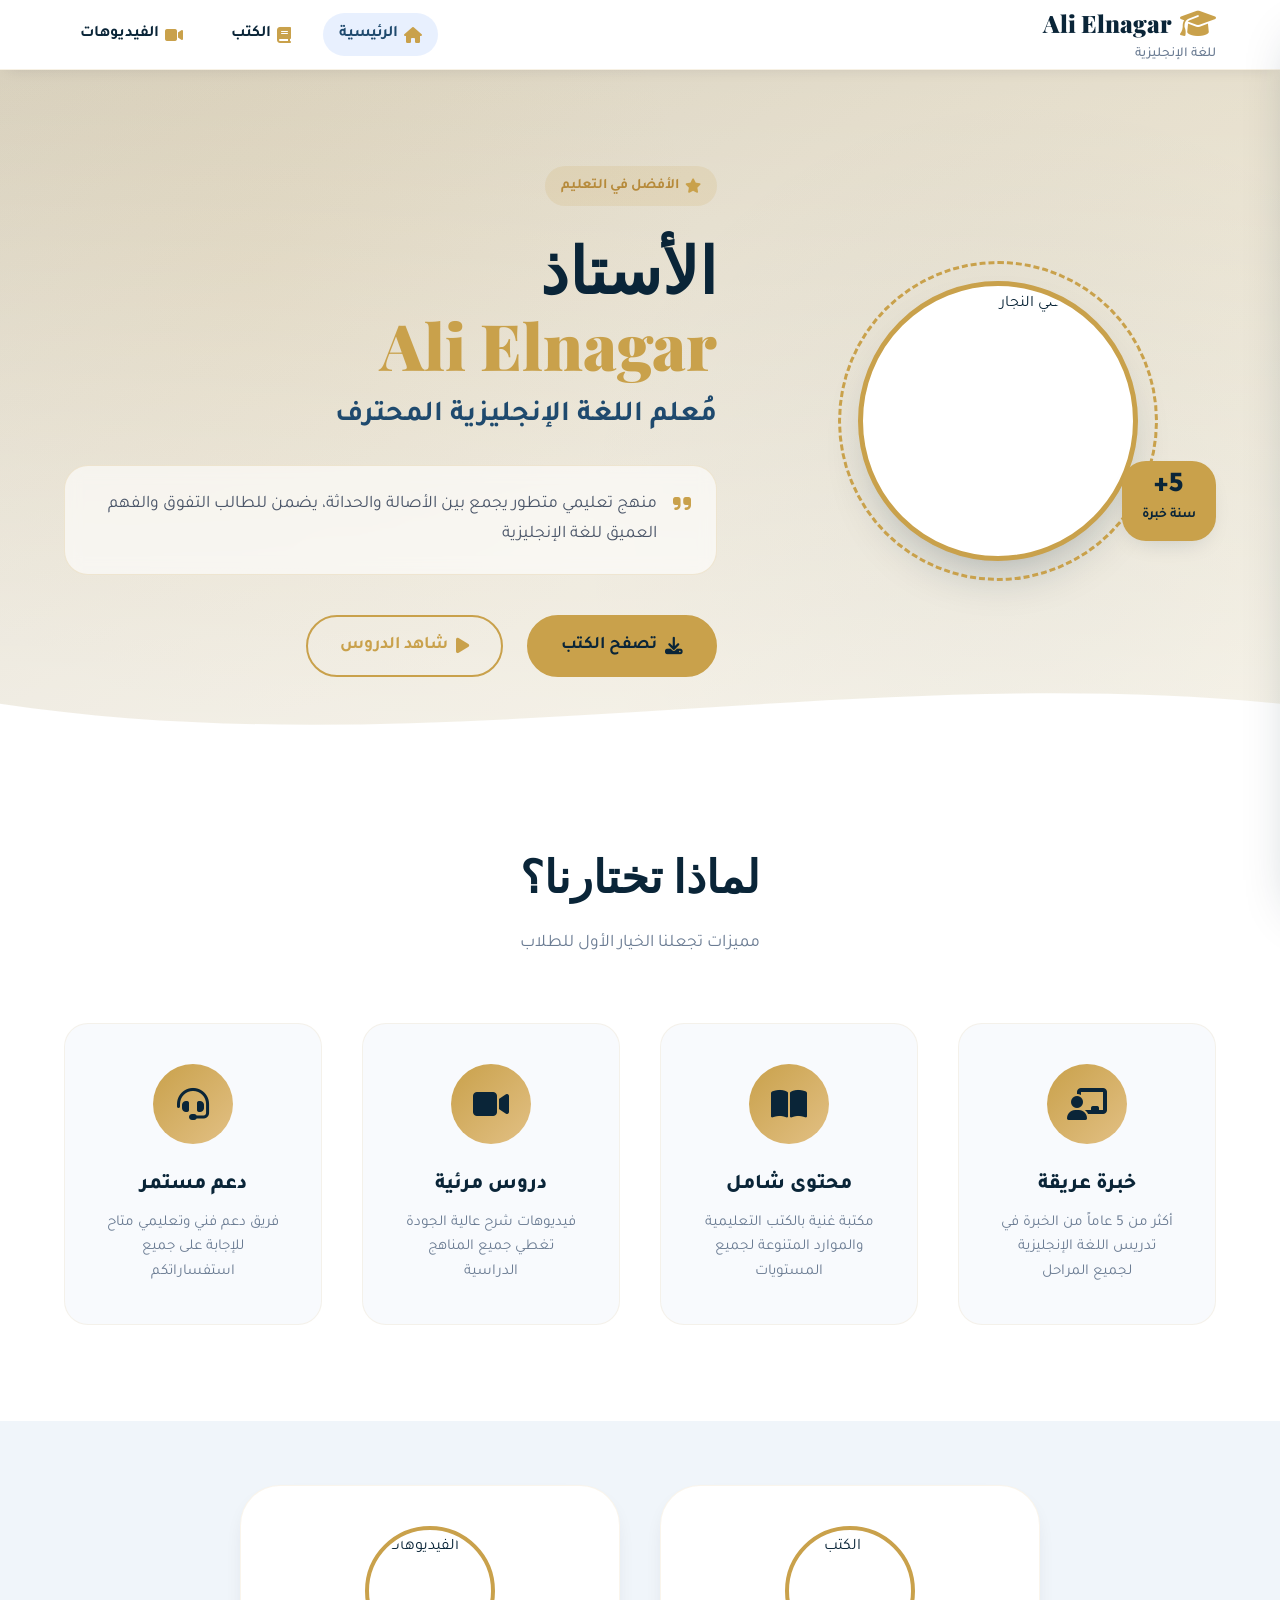
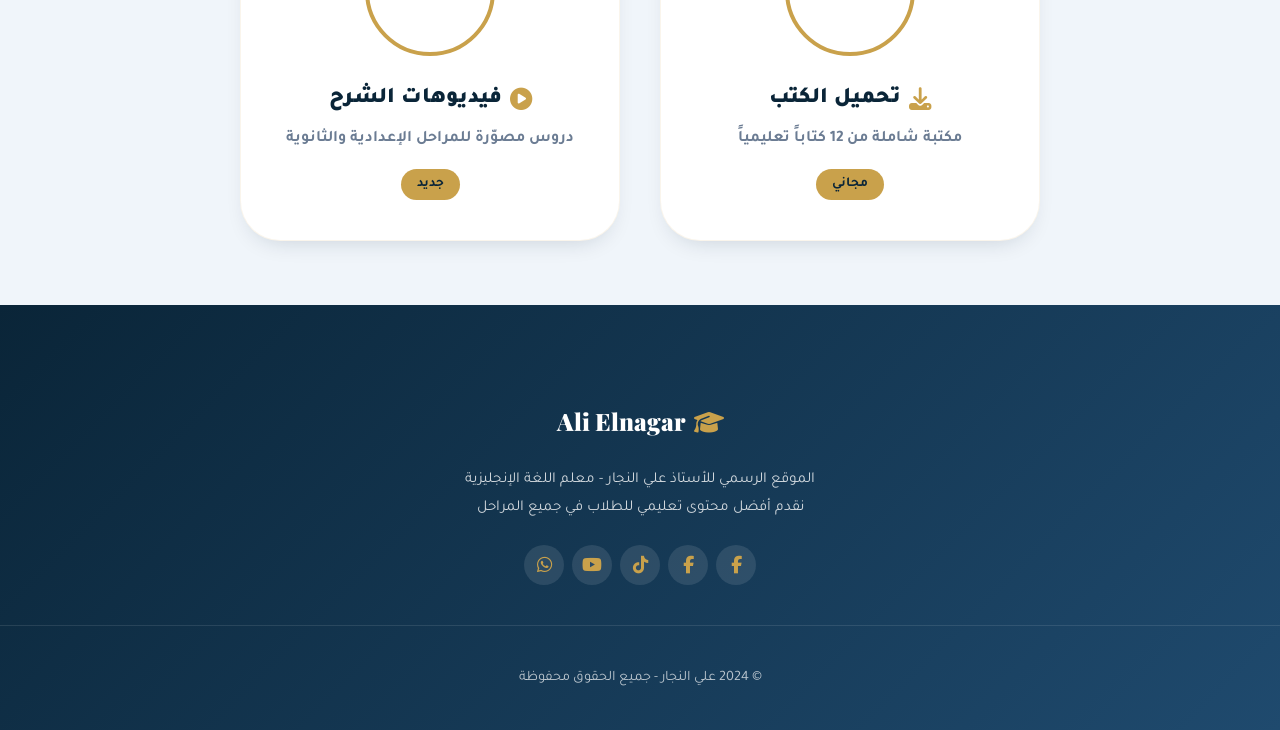
==== commit 4361e3b8: "Update index.html" ====
--- a/index.html
+++ b/index.html
@@ -1,22 +1,10 @@
 <!DOCTYPE html>
-<html lang="en">
-
-  <head>
-    <meta charset="UTF-8">
-    <title>Untitled</title>
-    <link rel="stylesheet" href="./style.css">
-
-  </head>
-    
-  <body>
-  <!DOCTYPE html>
 <html lang="ar" dir="rtl">
 <head>
   <meta charset="UTF-8">
   <meta name="viewport" content="width=device-width, initial-scale=1.0, maximum-scale=5.0">
   <meta name="description" content="الموقع الرسمي للأستاذ علي النجار - معلم اللغة الإنجليزية">
   <meta name="theme-color" content="#0a2538">
-  
   <title>علي النجار – أستاذ اللغة الإنجليزية</title>
   
   <!-- Font Awesome 6 -->
@@ -24,7 +12,8 @@
   
   <!-- Google Fonts -->
   <link href="https://fonts.googleapis.com/css2?family=Cairo:wght@400;600;700;800;900&family=Playfair+Display:wght@700;900&family=Tajawal:wght@400;500;700;800&display=swap" rel="stylesheet">
-  
+  <link rel="icon" type="image/x-icon" href="Ali.ico">
+
   <!-- ملف الـ CSS -->
   <link rel="stylesheet" href="style.css">
 </head>
@@ -34,112 +23,30 @@
 <header class="main-header">
   <div class="header-container">
     <div class="logo-section">
-      <a href="#" class="logo" onclick="goHome(); return false;">
+      <a href="index.html" class="logo">
         <i class="fas fa-graduation-cap"></i>
-        <span>علي النجار</span>
+        <span>Ali Elnagar</span>
       </a>
       <span class="logo-subtitle">للغة الإنجليزية</span>
     </div>
     
     <nav class="main-nav" id="mainNav">
-      <a href="#" onclick="goHome(); return false;" class="nav-link active">
+      <a href="#" onclick="showHomePage(); return false;" class="nav-link active">
         <i class="fas fa-home"></i> الرئيسية
       </a>
-      <a href="#" onclick="showPage('books'); return false;" class="nav-link">
+      <a href="#" onclick="showBooksPage(); return false;" class="nav-link">
         <i class="fas fa-book"></i> الكتب
       </a>
-      <a href="#" onclick="showPage('videos'); return false;" class="nav-link">
+      <a href="#" onclick="showVideosPage(); return false;" class="nav-link">
         <i class="fas fa-video"></i> الفيديوهات
       </a>
     </nav>
-    
-    <div class="auth-section" id="authSection">
-      <a href="#" onclick="showLoginForm(); return false;" class="btn btn-login">
-        <i class="fas fa-sign-in-alt"></i>
-        <span>تسجيل الدخول</span>
-      </a>
-      <a href="#" onclick="showSignupForm(); return false;" class="btn btn-signup">
-        <i class="fas fa-user-plus"></i>
-        <span>حساب جديد</span>
-      </a>
-    </div>
-    
-    <div class="user-section" id="userSection" style="display:none;">
-      <div class="user-avatar">
-        <img src="1.jpg" alt="المستخدم" id="userAvatar">
-      </div>
-      <div class="user-details">
-        <span class="user-name" id="userNameDisplay">مستخدم</span>
-        <button class="btn-logout" id="logoutBtn" title="تسجيل الخروج">
-          <i class="fas fa-sign-out-alt"></i>
-        </button>
-      </div>
-    </div>
     
     <button class="mobile-menu-btn" id="mobileMenuBtn" aria-label="القائمة">
       <i class="fas fa-bars"></i>
     </button>
   </div>
 </header>
-
-<!-- ===== نماذج تسجيل الدخول وحساب جديد ===== -->
-<div class="modal-overlay" id="modalOverlay" style="display:none;" onclick="closeModal()"></div>
-
-<!-- نموذج تسجيل الدخول -->
-<div class="modal" id="loginModal" style="display:none;">
-  <div class="modal-header">
-    <h3><i class="fas fa-sign-in-alt"></i> تسجيل الدخول</h3>
-    <button class="modal-close" onclick="closeModal()"><i class="fas fa-times"></i></button>
-  </div>
-  <div class="modal-body">
-    <form id="loginForm" onsubmit="handleLogin(event)">
-      <div class="form-group">
-        <label><i class="fas fa-envelope"></i> البريد الإلكتروني</label>
-        <input type="email" id="loginEmail" placeholder="أدخل بريدك الإلكتروني" required>
-      </div>
-      <div class="form-group">
-        <label><i class="fas fa-lock"></i> كلمة المرور</label>
-        <input type="password" id="loginPassword" placeholder="أدخل كلمة المرور" required>
-      </div>
-      <button type="submit" class="btn btn-primary btn-block">تسجيل الدخول</button>
-    </form>
-    <div class="modal-footer">
-      <p>ليس لديك حساب؟ <a href="#" onclick="switchToSignup(); return false;">إنشاء حساب جديد</a></p>
-    </div>
-  </div>
-</div>
-
-<!-- نموذج إنشاء حساب جديد -->
-<div class="modal" id="signupModal" style="display:none;">
-  <div class="modal-header">
-    <h3><i class="fas fa-user-plus"></i> إنشاء حساب جديد</h3>
-    <button class="modal-close" onclick="closeModal()"><i class="fas fa-times"></i></button>
-  </div>
-  <div class="modal-body">
-    <form id="signupForm" onsubmit="handleSignup(event)">
-      <div class="form-group">
-        <label><i class="fas fa-user"></i> الاسم الكامل</label>
-        <input type="text" id="signupName" placeholder="أدخل اسمك الكامل" required>
-      </div>
-      <div class="form-group">
-        <label><i class="fas fa-envelope"></i> البريد الإلكتروني</label>
-        <input type="email" id="signupEmail" placeholder="أدخل بريدك الإلكتروني" required>
-      </div>
-      <div class="form-group">
-        <label><i class="fas fa-lock"></i> كلمة المرور</label>
-        <input type="password" id="signupPassword" placeholder="أدخل كلمة المرور" required>
-      </div>
-      <div class="form-group">
-        <label><i class="fas fa-lock"></i> تأكيد كلمة المرور</label>
-        <input type="password" id="signupConfirmPassword" placeholder="أعد إدخال كلمة المرور" required>
-      </div>
-      <button type="submit" class="btn btn-primary btn-block">إنشاء حساب</button>
-    </form>
-    <div class="modal-footer">
-      <p>لديك حساب بالفعل؟ <a href="#" onclick="switchToLogin(); return false;">تسجيل الدخول</a></p>
-    </div>
-  </div>
-</div>
 
 <!-- ===== القائمة الجانبية للجوال ===== -->
 <div class="mobile-sidebar" id="mobileSidebar">
@@ -150,11 +57,9 @@
     </button>
   </div>
   <nav class="sidebar-nav">
-    <a href="#" onclick="goHome(); closeMobileMenu(); return false;"><i class="fas fa-home"></i> الرئيسية</a>
-    <a href="#" onclick="showPage('books'); closeMobileMenu(); return false;"><i class="fas fa-book"></i> الكتب</a>
-    <a href="#" onclick="showPage('videos'); closeMobileMenu(); return false;"><i class="fas fa-video"></i> الفيديوهات</a>
-    <a href="#" onclick="showLoginForm(); closeMobileMenu(); return false;"><i class="fas fa-sign-in-alt"></i> الدخول</a>
-    <a href="#" onclick="showSignupForm(); closeMobileMenu(); return false;"><i class="fas fa-user-plus"></i> حساب جديد</a>
+    <a href="#" onclick="showHomePage(); closeMobileMenu(); return false;"><i class="fas fa-home"></i> الرئيسية</a>
+    <a href="#" onclick="showBooksPage(); closeMobileMenu(); return false;"><i class="fas fa-book"></i> الكتب</a>
+    <a href="#" onclick="showVideosPage(); closeMobileMenu(); return false;"><i class="fas fa-video"></i> الفيديوهات</a>
   </nav>
 </div>
 <div class="sidebar-overlay" id="sidebarOverlay"></div>
@@ -173,7 +78,7 @@
         <div class="image-decoration"></div>
       </div>
       <div class="experience-badge">
-        <span class="badge-number">18+</span>
+        <span class="badge-number">5+</span>
         <span class="badge-text">سنة خبرة</span>
       </div>
     </div>
@@ -185,7 +90,7 @@
       </div>
       <h1 class="hero-title">
         الأستاذ
-        <span class="highlight">علي النجار</span>
+        <span class="highlight">Ali Elnagar</span>
       </h1>
       <h2 class="hero-subtitle">مُعلم اللغة الإنجليزية المحترف</h2>
       <p class="hero-description">
@@ -195,11 +100,11 @@
       </p>
       
       <div class="hero-actions">
-        <a href="#" onclick="showPage('books'); return false;" class="btn btn-primary btn-lg">
+        <a href="#" onclick="showBooksPage(); return false;" class="btn btn-primary btn-lg">
           <i class="fas fa-download"></i>
           تصفح الكتب
         </a>
-        <a href="#" onclick="showPage('videos'); return false;" class="btn btn-outline btn-lg">
+        <a href="#" onclick="showVideosPage(); return false;" class="btn btn-outline btn-lg">
           <i class="fas fa-play"></i>
           شاهد الدروس
         </a>
@@ -228,7 +133,7 @@
           <i class="fas fa-chalkboard-teacher"></i>
         </div>
         <h3>خبرة عريقة</h3>
-        <p>أكثر من 18 عاماً من الخبرة في تدريس اللغة الإنجليزية لجميع المراحل</p>
+        <p>أكثر من 5 عاماً من الخبرة في تدريس اللغة الإنجليزية لجميع المراحل</p>
       </div>
       
       <div class="feature-card">
@@ -262,7 +167,7 @@
 <main class="main-content" id="homeSection">
   <div class="container">
     <div class="choices-section">
-      <button class="choice-card" onclick="showPage('books')">
+      <a href="#" onclick="showBooksPage(); return false;" class="choice-card">
         <div class="card-image-wrapper">
           <img src="كتب.jpg" alt="الكتب" class="card-image" loading="lazy">
           <div class="card-overlay">
@@ -274,9 +179,9 @@
           <p>مكتبة شاملة من 12 كتاباً تعليمياً</p>
           <span class="card-tag">مجاني</span>
         </div>
-      </button>
-      
-      <button class="choice-card" onclick="showPage('videos')">
+      </a>
+      
+      <a href="#" onclick="showVideosPage(); return false;" class="choice-card">
         <div class="card-image-wrapper">
           <img src="فيديوهات.jpg" alt="الفيديوهات" class="card-image" loading="lazy">
           <div class="card-overlay">
@@ -285,10 +190,10 @@
         </div>
         <div class="card-content">
           <h2><i class="fas fa-play-circle"></i> فيديوهات الشرح</h2>
-          <p>دروس مصوّرة لجميع المراحل الدراسية</p>
+          <p>دروس مصوّرة للمراحل الإعدادية والثانوية</p>
           <span class="card-tag">جديد</span>
         </div>
-      </button>
+      </a>
     </div>
   </div>
 </main>
@@ -297,7 +202,7 @@
 <section class="page-section" id="books-page" hidden>
   <div class="page-container">
     <div class="page-header">
-      <button class="back-button" onclick="goHome()">
+      <button class="back-button" onclick="showHomePage()">
         <i class="fas fa-arrow-right"></i>
         <span>العودة للرئيسية</span>
       </button>
@@ -325,7 +230,7 @@
 <section class="page-section" id="videos-page" hidden>
   <div class="page-container">
     <div class="page-header">
-      <button class="back-button" onclick="goHome()">
+      <button class="back-button" onclick="showHomePage()">
         <i class="fas fa-arrow-right"></i>
         <span>العودة للرئيسية</span>
       </button>
@@ -337,43 +242,14 @@
     </div>
     
     <div class="stage-selector">
-      <button class="stage-btn" onclick="showStage('primary')">
-        <i class="fas fa-child"></i>
-        <span>المرحلة الابتدائية</span>
-      </button>
-      <button class="stage-btn" onclick="showStage('middle')">
+      <a href="videos-middle.html" class="stage-btn">
         <i class="fas fa-user-graduate"></i>
         <span>المرحلة الإعدادية</span>
-      </button>
-      <button class="stage-btn" onclick="showStage('high')">
+      </a>
+      <a href="videos-high.html" class="stage-btn">
         <i class="fas fa-university"></i>
         <span>المرحلة الثانوية</span>
-      </button>
-    </div>
-    
-    <!-- صفحات المراحل فارغة -->
-    <div class="stage-content" id="primary-stage" hidden>
-      <div class="empty-state">
-        <i class="fas fa-video-slash"></i>
-        <h3>لا توجد فيديوهات حالياً</h3>
-        <p>سيتم إضافة محتوى قريباً</p>
-      </div>
-    </div>
-    
-    <div class="stage-content" id="middle-stage" hidden>
-      <div class="empty-state">
-        <i class="fas fa-video-slash"></i>
-        <h3>لا توجد فيديوهات حالياً</h3>
-        <p>سيتم إضافة محتوى قريباً</p>
-      </div>
-    </div>
-    
-    <div class="stage-content" id="high-stage" hidden>
-      <div class="empty-state">
-        <i class="fas fa-video-slash"></i>
-        <h3>لا توجد فيديوهات حالياً</h3>
-        <p>سيتم إضافة محتوى قريباً</p>
-      </div>
+      </a>
     </div>
   </div>
 </section>
@@ -384,18 +260,18 @@
     <div class="footer-section">
       <div class="footer-logo">
         <i class="fas fa-graduation-cap"></i>
-        <span>علي النجار</span>
+        <span>Ali Elnagar</span>
       </div>
       <p class="footer-description">
         الموقع الرسمي للأستاذ علي النجار - معلم اللغة الإنجليزية
         <br>نقدم أفضل محتوى تعليمي للطلاب في جميع المراحل
       </p>
       <div class="footer-social">
-        <a href="#" aria-label="فيسبوك"><i class="fab fa-facebook-f"></i></a>
-        <a href="#" aria-label="تيك توك"><i class="fab fa-tiktok"></i></a>
-        <a href="#" aria-label="يوتيوب"><i class="fab fa-youtube"></i></a>
-        <a href="#" aria-label="واتساب"><i class="fab fa-whatsapp"></i></a>
-        <a href="#" aria-label="تيليجرام"><i class="fab fa-telegram"></i></a>
+        <a href="https://www.facebook.com/share/18XEP6rCyN/" aria-label="فيسبوك"><i class="fab fa-facebook-f"></i></a>
+        <a href="https://www.facebook.com/share/1Dh2Bu3Zq1/" aria-label="فيسبوك"><i class="fab fa-facebook-f"></i></a>
+        <a href="tiktok.com/@alielnagar466" aria-label="تيك توك"><i class="fab fa-tiktok"></i></a>
+        <a href="https://www.youtube.com/@%D8%AF%D8%B1%D8%B3%D8%A7%D9%86%D8%AC%D9%84%D8%B4" aria-label="يوتيوب"><i class="fab fa-youtube"></i></a>
+        <a href="https://wa.me/201144112839" aria-label="واتساب"><i class="fab fa-whatsapp"></i></a>
       </div>
     </div>
   </div>
@@ -414,8 +290,3 @@
 <script src="script.js"></script>
 </body>
 </html>
-    <script  src="./script.js"></script>
-
-  </body>
-  
-</html>
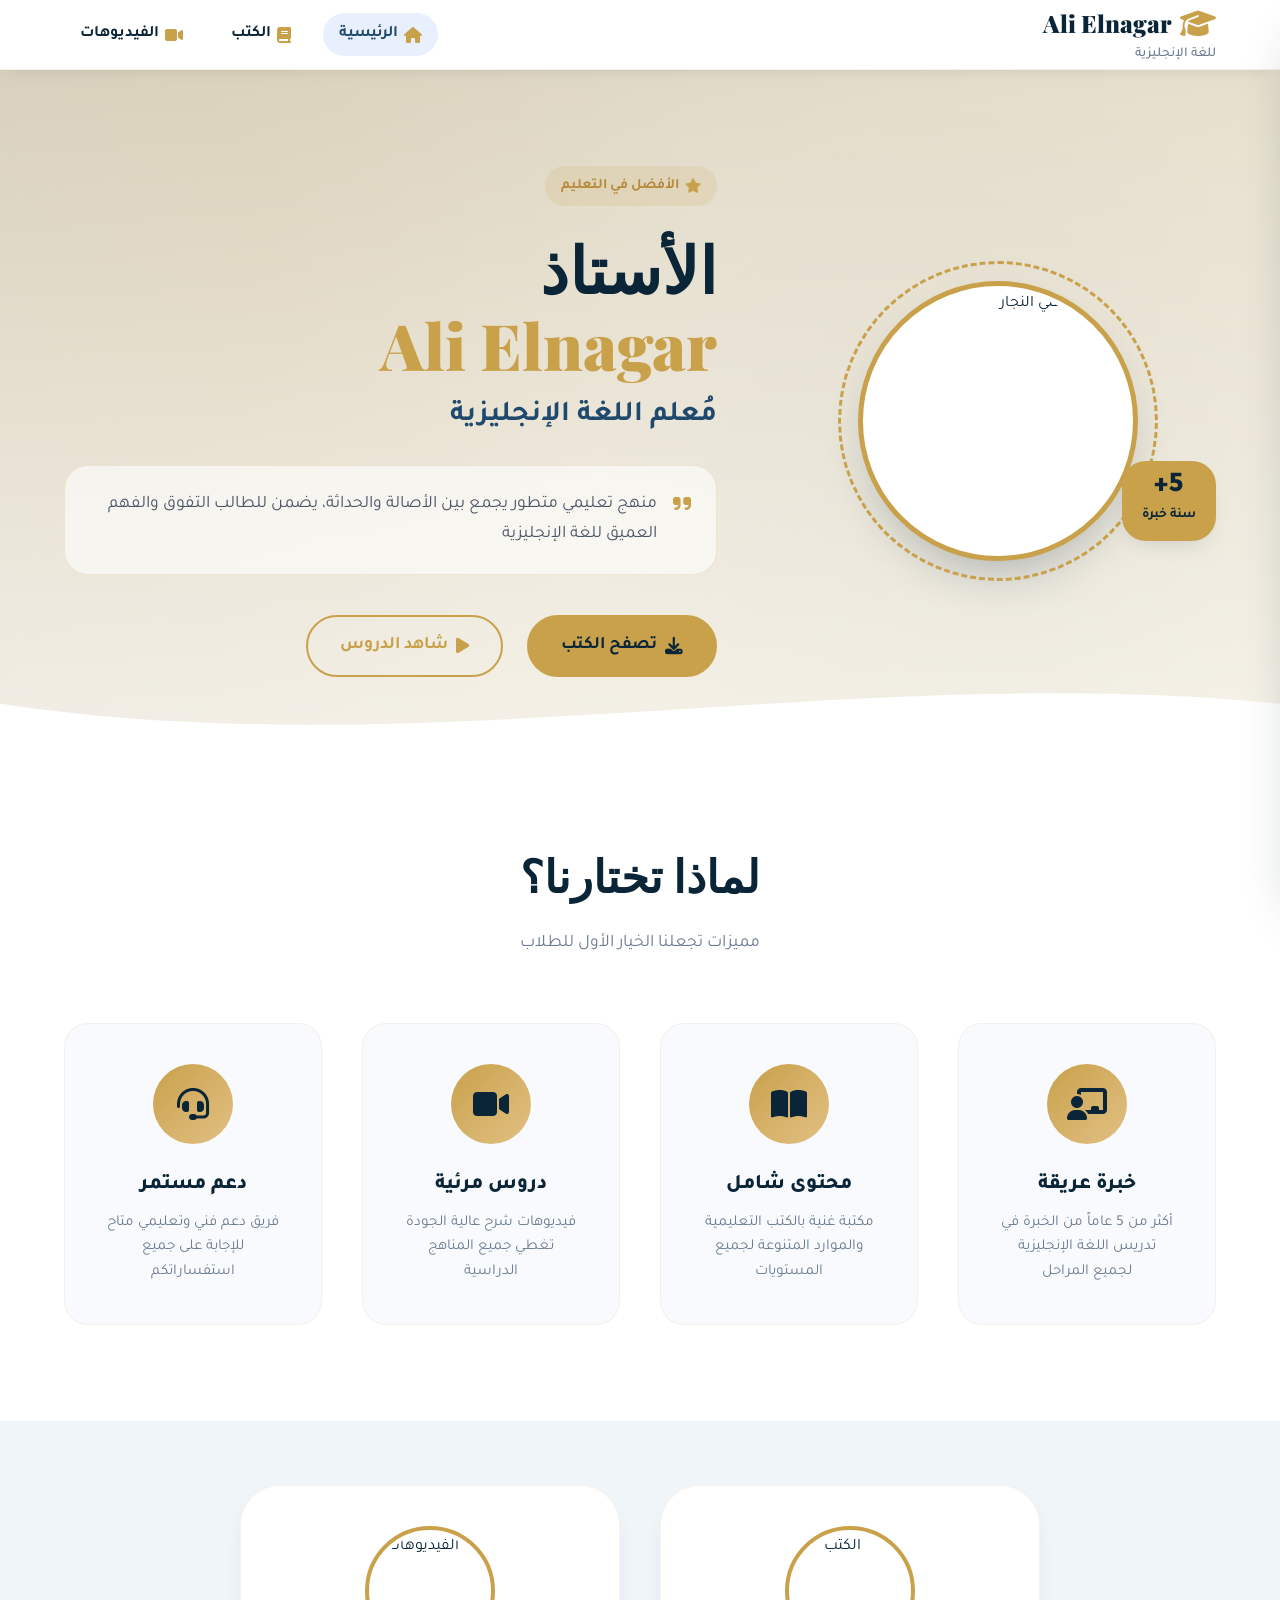
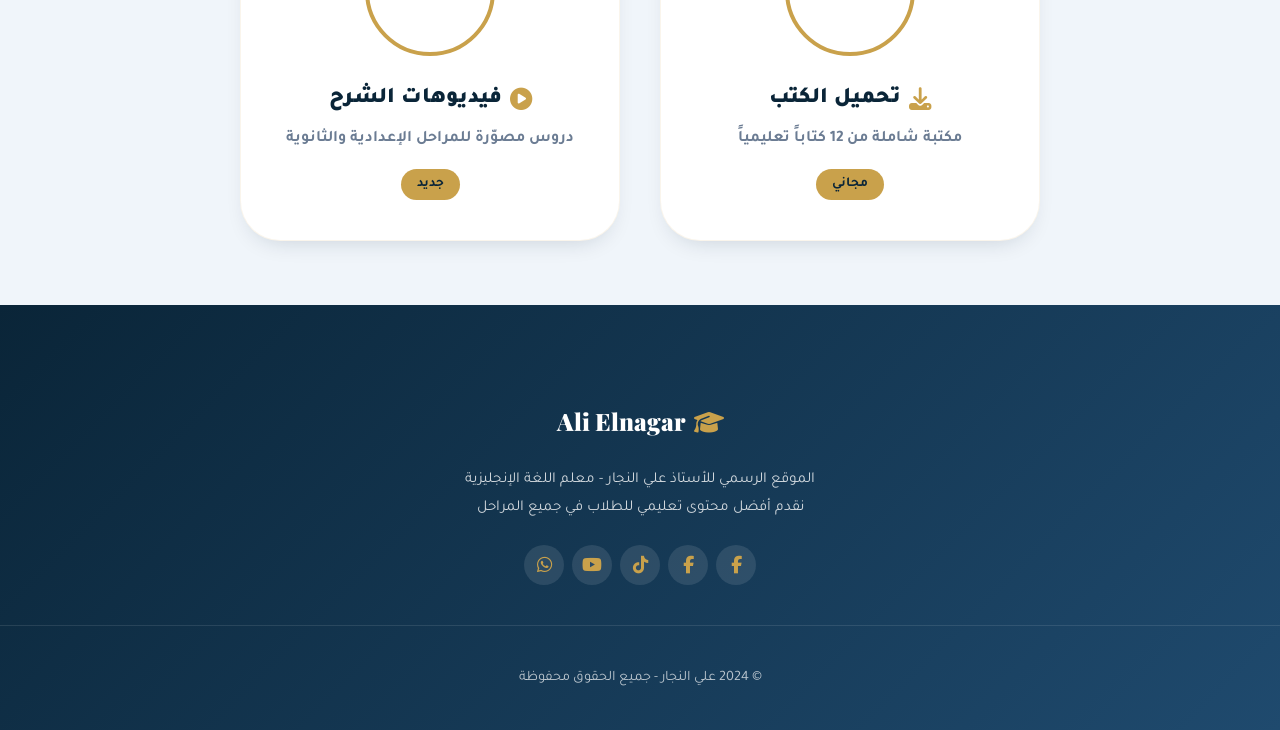
==== commit 8c7893c4: "Update index.html" ====
--- a/index.html
+++ b/index.html
@@ -92,7 +92,7 @@
         الأستاذ
         <span class="highlight">Ali Elnagar</span>
       </h1>
-      <h2 class="hero-subtitle">مُعلم اللغة الإنجليزية المحترف</h2>
+      <h2 class="hero-subtitle">مُعلم اللغة الإنجليزية</h2>
       <p class="hero-description">
         <i class="fas fa-quote-right"></i>
         منهج تعليمي متطور يجمع بين الأصالة والحداثة، 
